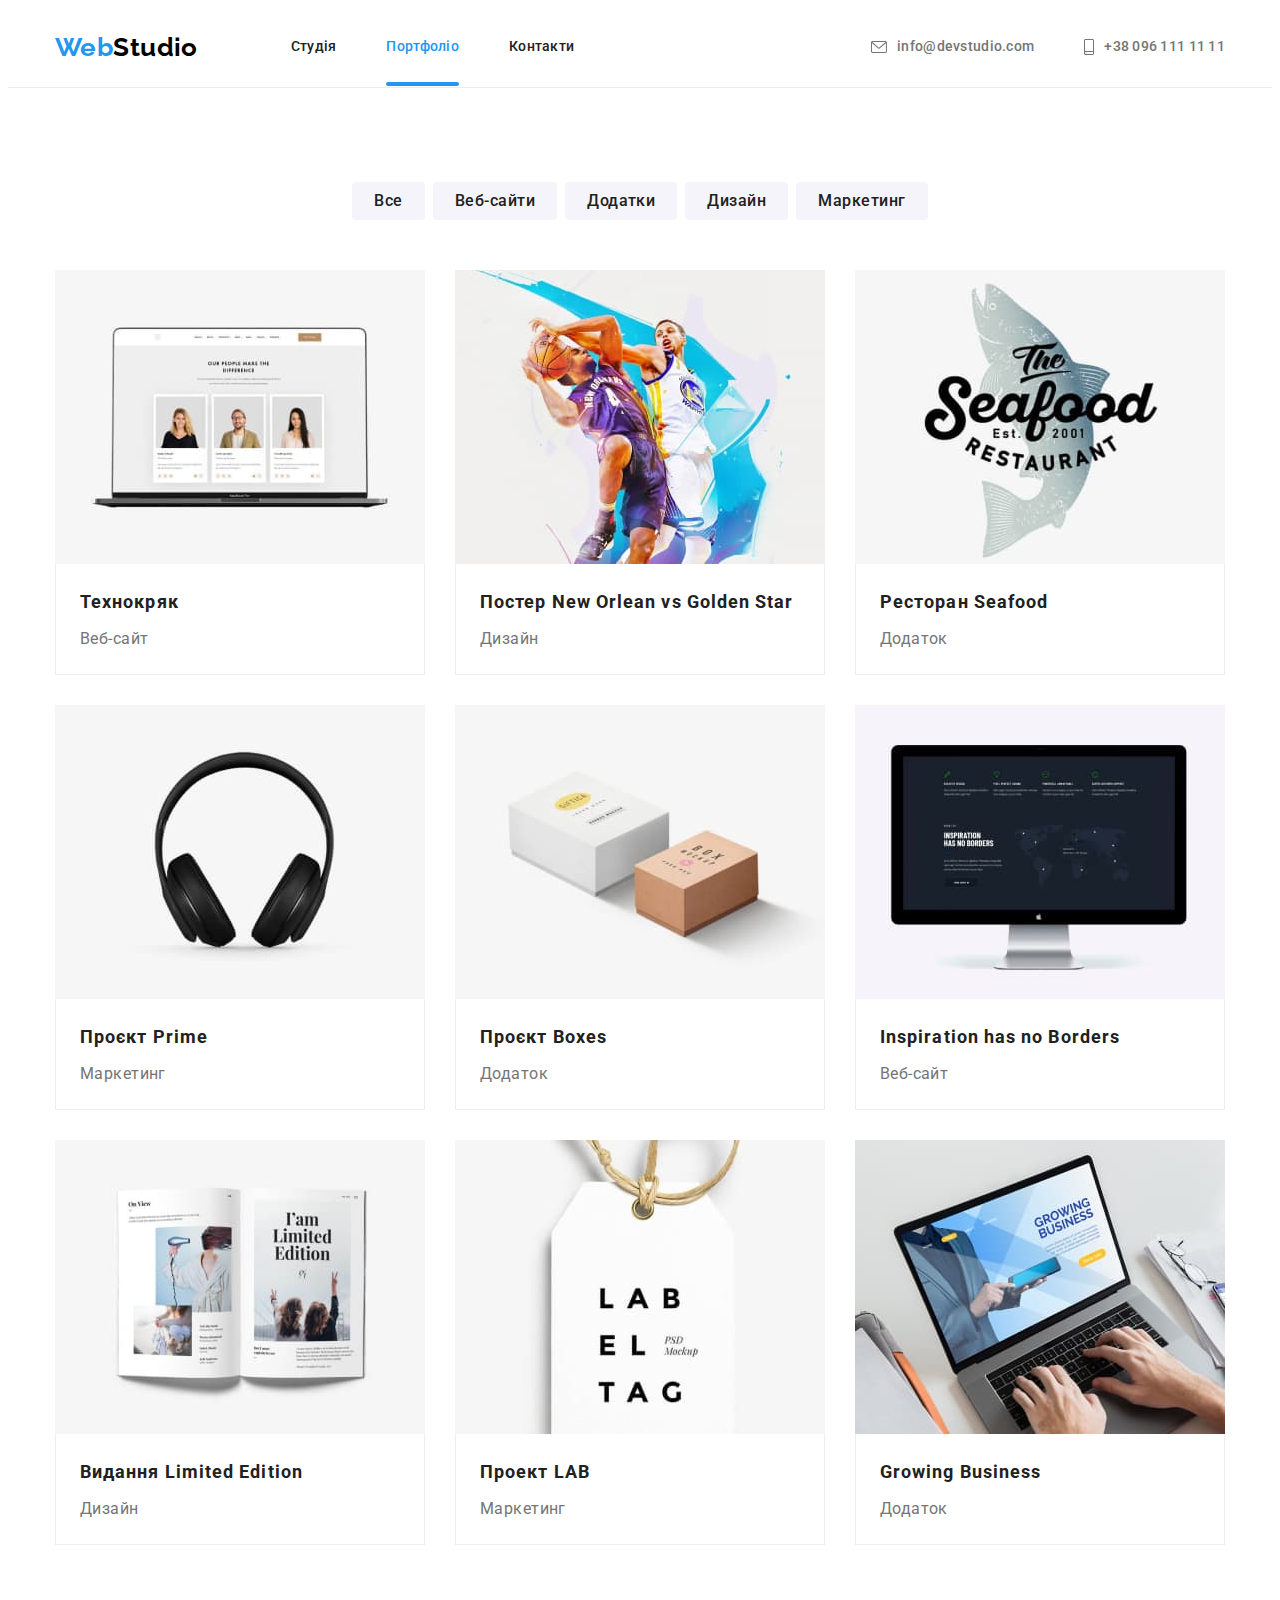
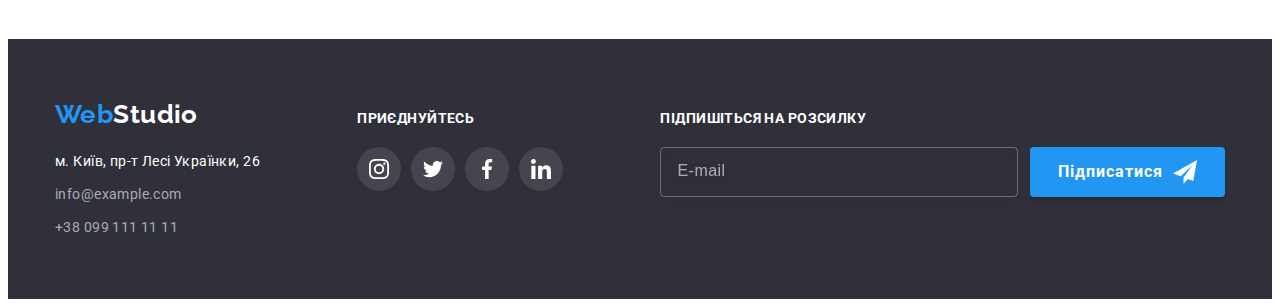
==== portfolio.html @ 1794320d "Initial commit" ====
<!DOCTYPE html>
<html lang="uk">
  <head>
    <meta charset="UTF-8" />
    <meta http-equiv="X-UA-Compatible" content="IE=edge" />
    <meta name="viewport" content="width=device-width, initial-scale=1.0" />
    <link
      rel="stylesheet"
      href="https://cdnjs.cloudflare.com/ajax/libs/modern-normalize/1.1.0/modern-normalize.min.css"
      integrity="sha512-wpPYUAdjBVSE4KJnH1VR1HeZfpl1ub8YT/NKx4PuQ5NmX2tKuGu6U/JRp5y+Y8XG2tV+wKQpNHVUX03MfMFn9Q=="
      crossorigin="anonymous"
      referrerpolicy="no-referrer"
    />
    <link rel="preconnect" href="https://fonts.googleapis.com" />
    <link rel="preconnect" href="https://fonts.gstatic.com" crossorigin />
    <link
      href="https://fonts.googleapis.com/css2?family=Raleway:wght@700&family=Roboto:wght@400;500;700;900&display=swap"
      rel="stylesheet"
    />
    <link rel="stylesheet" href="./css/main.min.css" />
    <title>WebStudio</title>
  </head>
  <body>
    <!-- Header -->
    <header class="header">
      <div class="header__container container">
        <nav class="page-nav">
          <a href="./index.html" class="logo header__logo link"
            >Web<span class="logo__text">Studio</span></a
          >
          <ul class="nav-list list">
            <li class="nav-list__item">
              <a href="./index.html" class="nav-list__link link">Студія</a>
            </li>
            <li class="nav-list__item">
              <a href="./portfolio.html" class="nav-list__link nav-list__link_active link"
                >Портфоліо</a
              >
            </li>
            <li class="nav-list__item"><a href="#" class="nav-list__link link">Контакти</a></li>
          </ul>
        </nav>
        <ul class="contact-list list">
          <li class="contact-list__item">
            <a href="mailto:info@devstudio.com" class="contact-list__link link">
              <svg class="contact-list__icon" width="16" height="12">
                <use href="./images/icons.svg#icon-envelope"></use></svg
              >info@devstudio.com</a
            >
          </li>
          <li class="contact-list__item">
            <a href="tel:+380961111111" class="contact-list__link link"
              ><svg class="contact-list__icon" width="10" height="16">
                <use href="./images/icons.svg#icon-smartphone"></use></svg
              >+38 096 111 11 11</a
            >
          </li>
        </ul>
      </div>
    </header>

    <!-- Main -->
    <main>
      <!-- Our projects -->
      <section class="section our-projects">
        <div class="container">
          <h1 class="visually-hidden">Наші проєкти</h1>

          <!-- Button list -->
          <ul class="list button-list">
            <li class="item"><button type="button" class="button button-item">Все</button></li>
            <li class="item">
              <button type="button" class="button button-item">Веб-сайти</button>
            </li>
            <li class="item">
              <button type="button" class="button button-item">Додатки</button>
            </li>
            <li class="item"><button type="button" class="button button-item">Дизайн</button></li>
            <li class="item">
              <button type="button" class="button button-item">Маркетинг</button>
            </li>
          </ul>

          <!-- Projects list -->
          <ul class="projects-list">
            <li class="list projects-item">
              <a href="/" class="link projects-link">
                <div class="overlay">
                  <img src="./images/projects/web-site.jpg" alt="ноутбук" width="370" />
                  <p class="projects-description">
                    Ресурс пропонує комплексні пропозиції з різним рівнем функціоналу та сервісів.
                    Все це дозволить відвідувачу отримати вичерпні відомості про компанію чи
                    приватну особу.
                  </p>
                </div>
                <div class="projects-card-content">
                  <h2 class="projects-title">Технокряк</h2>
                  <p class="projects-subtitle">Веб-сайт</p>
                </div>
              </a>
            </li>
            <li class="list projects-item">
              <a href="/" class="link projects-link">
                <div class="overlay">
                  <img
                    src="./images/projects/poster.jpg"
                    alt="два баскетболиста играют в баскетбол"
                    width="370"
                  />
                  <p class="projects-description">
                    Ресурс пропонує комплексні пропозиції з різним рівнем функціоналу та сервісів.
                    Все це дозволить відвідувачу отримати вичерпні відомості про компанію чи
                    приватну особу.
                  </p>
                </div>

                <div class="projects-card-content">
                  <h2 class="projects-title">Постер New Orlean vs Golden Star</h2>
                  <p class="projects-subtitle">Дизайн</p>
                </div></a
              >
            </li>
            <li class="list projects-item">
              <a href="/" class="link projects-link">
                <div class="overlay">
                  <img
                    src="./images/projects/restaurant-seafood.jpg"
                    alt="логотип рыбного ресторана"
                    width="370"
                  />
                  <p class="projects-description">
                    Ресурс пропонує комплексні пропозиції з різним рівнем функціоналу та сервісів.
                    Все це дозволить відвідувачу отримати вичерпні відомості про компанію чи
                    приватну особу.
                  </p>
                </div>
                <div class="projects-card-content">
                  <h2 class="projects-title">Ресторан Seafood</h2>
                  <p class="projects-subtitle">Додаток</p>
                </div></a
              >
            </li>
            <li class="list projects-item">
              <a href="/" class="link projects-link">
                <div class="overlay">
                  <img
                    src="./images/projects/project-prime.jpg"
                    alt="полноразмерные наушники"
                    width="370"
                  />
                  <p class="projects-description">
                    Ресурс пропонує комплексні пропозиції з різним рівнем функціоналу та сервісів.
                    Все це дозволить відвідувачу отримати вичерпні відомості про компанію чи
                    приватну особу.
                  </p>
                </div>
                <div class="projects-card-content">
                  <h2 class="projects-title">Проєкт Prime</h2>
                  <p class="projects-subtitle">Маркетинг</p>
                </div></a
              >
            </li>
            <li class="list projects-item">
              <a href="/" class="link projects-link">
                <div class="overlay">
                  <img src="./images/projects/project-boxes.jpg" alt="две коробки" width="370" />
                  <p class="projects-description">
                    Ресурс пропонує комплексні пропозиції з різним рівнем функціоналу та сервісів.
                    Все це дозволить відвідувачу отримати вичерпні відомості про компанію чи
                    приватну особу.
                  </p>
                </div>

                <div class="projects-card-content">
                  <h2 class="projects-title">Проєкт Boxes</h2>
                  <p class="projects-subtitle">Додаток</p>
                </div></a
              >
            </li>
            <li class="list projects-item">
              <a href="/" class="link projects-link">
                <div class="overlay">
                  <img src="./images/projects/inspiration.jpg" alt="монитор" width="370" />
                  <p class="projects-description">
                    Ресурс пропонує комплексні пропозиції з різним рівнем функціоналу та сервісів.
                    Все це дозволить відвідувачу отримати вичерпні відомості про компанію чи
                    приватну особу.
                  </p>
                </div>

                <div class="projects-card-content">
                  <h2 class="projects-title">Inspiration has no Borders</h2>
                  <p class="projects-subtitle">Веб-сайт</p>
                </div></a
              >
            </li>
            <li class="list projects-item">
              <a href="/" class="link projects-link">
                <div class="overlay">
                  <img
                    src="./images/projects/limited-edition.jpg"
                    alt="открытый журнал"
                    width="370"
                  />
                  <p class="projects-description">
                    Ресурс пропонує комплексні пропозиції з різним рівнем функціоналу та сервісів.
                    Все це дозволить відвідувачу отримати вичерпні відомості про компанію чи
                    приватну особу.
                  </p>
                </div>

                <div class="projects-card-content">
                  <h2 class="projects-title">Видання Limited Edition</h2>
                  <p class="projects-subtitle">Дизайн</p>
                </div></a
              >
            </li>
            <li class="list projects-item">
              <a href="/" class="link projects-link">
                <div class="overlay">
                  <img src="./images/projects/project-LAB.jpg" alt="ярлык" width="370" />
                  <p class="projects-description">
                    Ресурс пропонує комплексні пропозиції з різним рівнем функціоналу та сервісів.
                    Все це дозволить відвідувачу отримати вичерпні відомості про компанію чи
                    приватну особу.
                  </p>
                </div>

                <div class="projects-card-content">
                  <h2 class="projects-title">Проект LAB</h2>
                  <p class="projects-subtitle">Маркетинг</p>
                </div></a
              >
            </li>
            <li class="list projects-item">
              <a href="/" class="link projects-link">
                <div class="overlay">
                  <img src="./images/projects/growing-business.jpg" alt="ноутбук" width="370" />
                  <p class="projects-description">
                    Ресурс пропонує комплексні пропозиції з різним рівнем функціоналу та сервісів.
                    Все це дозволить відвідувачу отримати вичерпні відомості про компанію чи
                    приватну особу.
                  </p>
                </div>

                <div class="projects-card-content">
                  <h2 class="projects-title">Growing Business</h2>
                  <p class="projects-subtitle">Додаток</p>
                </div></a
              >
            </li>
          </ul>
        </div>
      </section>
    </main>

    <!-- Footer -->
    <footer class="footer">
      <div class="container footer__container">
        <div class="footer__address-wrapper">
          <a href="./index.html" class="logo footer__logo link"
            >Web<span class="logo__text logo__text--inverse">Studio</span></a
          >
          <ul class="list address-list">
            <li class="address-list__item">
              <a
                href="https://goo.gl/maps/wVUK6R6HQRuX6YYK6"
                class="link address-list__link footer-address"
                >м. Київ, пр-т Лесі Українки, 26</a
              >
            </li>
            <li class="address-list__item">
              <a href="mailto:info@example.com" class="link address-list__link address"
                >info@example.com</a
              >
            </li>
            <li class="address-list__item">
              <a href="tel:+380991111111" class="link address-list__link address"
                >+38 099 111 11 11</a
              >
            </li>
          </ul>
        </div>
        <div class="footer-social-link-wrapper">
          <h3 class="subtitle subtitle_theme_dark">приєднуйтесь</h3>
          <ul class="social-list list">
            <li class="social-list__item">
              <a href="" class="social-link social-link_theme_dark">
                <svg class="social-link__icon social-link__icon_theme_dark" width="20" height="20">
                  <use href="./images/icons.svg#icon-instagram"></use>
                </svg>
              </a>
            </li>
            <li class="social-list__item">
              <a href="" class="social-link social-link_theme_dark">
                <svg class="social-link__icon social-link__icon_theme_dark" width="20" height="20">
                  <use href="./images/icons.svg#icon-twitter"></use>
                </svg>
              </a>
            </li>
            <li class="social-list__item">
              <a href="" class="social-link social-link_theme_dark">
                <svg class="social-link__icon social-link__icon_theme_dark" width="20" height="20">
                  <use href="./images/icons.svg#icon-facebook"></use>
                </svg>
              </a>
            </li>
            <li class="social-list__item">
              <a href="" class="social-link social-link_theme_dark">
                <svg class="social-link__icon social-link__icon_theme_dark" width="20" height="20">
                  <use href="./images/icons.svg#icon-linkedin"></use>
                </svg>
              </a>
            </li>
          </ul>
        </div>
        <div class="footer-form-wrapper">
          <h3 class="subtitle subtitle_theme_dark">Підпишіться на розсилку</h3>
          <form class="footer-form">
            <label class="footer-form__field">
              <input
                class="footer-form__input"
                type="email"
                name="user-email"
                placeholder="E-mail"
                required
            /></label>
            <button type="submit" class="button footer-form__button">
              Підписатися
              <svg width="24" height="24" class="button__icon">
                <use href="./images/icons.svg#icon-send"></use>
              </svg>
            </button>
          </form>
        </div>
      </div>
    </footer>
  </body>
</html>
---- css/main.min.css ----
:root{--main-font-family: "Roboto", sans-serif;--secondary-font-family: "Raleway", sans-serif;--main-dark-color: #000000;--main-light-color: #ffffff;--main-color: #757575;--secondary-color: #212121;--accent-color: #2196f3;--address-color: rgba(255, 255, 255, 0.6);--main-background-color: #2f303a;--secondary-background-color: #f5f4fa;--projects-background-color: #eeeeee;--background-button-color: #188ce8;--main-fill-color: #afb1b8}.visually-hidden{position:absolute;white-space:nowrap;width:1px;height:1px;overflow:hidden;border:0;padding:0;clip:rect(0 0 0 0);clip-path:inset(50%);margin:-1px}html{box-sizing:border-box}*,*::after,*::before{box-sizing:inherit}body{font-family:var(--main-font-family),var(--secondary-font-family);font-size:14px;font-weight:400;font-style:normal;color:var(--main-color);letter-spacing:.03em}h1,h2,h3,h4,p{margin:0}ul,ol{margin-top:0;margin-bottom:0;padding-left:0}img{display:block;max-width:100%;height:auto}address{font-style:normal}input{padding:0}.link{text-decoration:none;color:inherit}.list{list-style:none;padding-left:0;margin:0}.section{padding-top:94px;padding-bottom:94px;background-color:var(--main-light-color)}.container{width:1200px;margin-left:auto;margin-right:auto;padding-left:15px;padding-right:15px}.logo{font-family:var(--secondary-font-family);font-weight:700;font-size:26px;line-height:1.19;color:var(--accent-color)}.title{margin-bottom:50px;font-weight:700;font-size:36px;line-height:1.17;color:var(--secondary-color);text-align:center}.subtitle{font-weight:700;font-size:14px;line-height:1.14;text-transform:uppercase}.subtitle_theme_light{margin-bottom:10px;color:var(--secondary-color)}.subtitle_theme_dark{margin-bottom:20px;color:var(--main-light-color)}.button{border:none;border-radius:4px;background-color:rgba(0,0,0,0);font-family:inherit;font-size:16px;cursor:pointer;font-family:inherit;color:inherit}.social-list{display:flex;justify-content:center;gap:10px}.social-link{display:flex;justify-content:center;align-items:center;width:44px;height:44px;border-radius:50%;background-color:var(--main-light-color);transition:background-color 250ms cubic-bezier(0.4, 0, 0.2, 1)}.social-link:hover,.social-link:focus{background-color:var(--accent-color)}.social-link_theme_dark{background-color:rgba(255,255,255,.1);transition:background-color 250ms cubic-bezier(0.4, 0, 0.2, 1)}.social-link_theme_dark:hover,.social-link_theme_dark:focus{background-color:var(--accent-color)}.social-link__icon{fill:var(--main-fill-color);transition:fill 250ms cubic-bezier(0.4, 0, 0.2, 1)}.social-link:hover .social-link__icon,.social-link:focus .social-link__icon{fill:var(--main-light-color)}.social-link__icon_theme_dark{fill:var(--main-light-color)}.backdrop{position:fixed;top:0;left:0;width:100%;height:100%;background-color:rgba(0,0,0,.2);opacity:1;transition:opacity 250ms cubic-bezier(0.4, 0, 0.2, 1),visibility 250ms cubic-bezier(0.4, 0, 0.2, 1)}.backdrop.is-hidden{opacity:0;visibility:hidden;pointer-events:none}.backdrop.is-hidden .modal{transform:translate(-50%, -50%) scale(1.1);opacity:0}.modal{position:absolute;top:50%;left:50%;padding:40px;transform:translate(-50%, -50%) scale(1);opacity:1;transition:transform 250ms cubic-bezier(0.4, 0, 0.2, 1),opacity 250ms cubic-bezier(0.4, 0, 0.2, 1);min-width:528px;min-height:581px;background-color:var(--main-light-color);box-shadow:0px 1px 3px rgba(0,0,0,.12),0px 1px 1px rgba(0,0,0,.14),0px 2px 1px rgba(0,0,0,.2);border-radius:4px}.close-button{position:absolute;right:8px;top:8px;display:flex;justify-content:center;align-items:center;width:30px;height:30px;padding:0;border-radius:50%;background-color:var(--main-light-color);border:1px solid rgba(0,0,0,.1)}.close-button:hover .close-button-icon,.close-button:focus .close-button-icon{fill:var(--accent-color)}.modal-form{display:flex;flex-direction:column}.modal-description{margin-bottom:12px;font-weight:700;font-size:20px;line-height:1.15;text-align:center;letter-spacing:.03em;color:var(--secondary-color)}.modal-form-field{margin-bottom:10px}.modal-form-field-message{margin-bottom:20px}.modal-form-input-description{display:block;margin-bottom:4px;font-size:12px;line-height:1.17;letter-spacing:.01em;color:var(--main-color)}.modal-form-input-wrapper{position:relative;display:block}.modal-form-input{width:100%;height:40px;padding-left:42px;border:1px solid rgba(33,33,33,.2);border-radius:4px;transition:border 250ms cubic-bezier(0.4, 0, 0.2, 1)}.modal-form-input:focus{border:1px solid var(--accent-color);outline-width:0}.modal-form-icon{position:absolute;top:50%;left:12px;transform:translateY(-50%);fill:var(--secondary-color);transition:fill 250ms cubic-bezier(0.4, 0, 0.2, 1)}.modal-form-input:focus+.modal-form-icon{fill:var(--accent-color)}.modal-form-message{resize:none;width:100%;height:120px;padding:12px 16px;border:1px solid rgba(33,33,33,.2);border-radius:4px;transition:border 250ms cubic-bezier(0.4, 0, 0.2, 1)}.modal-form-message::placeholder{font-size:12px;line-height:1.17;letter-spacing:.01em;color:rgba(117,117,117,.5)}.modal-form-message:focus{border:1px solid var(--accent-color);outline-width:0}.modal-form-checkbox-description{display:flex;align-items:center;align-self:center;margin-bottom:30px}.modal-form-fake-checkbox{position:relative;display:block;width:16px;height:15px;margin-right:8px;background-color:var(--main-light-color);border:2px solid var(--secondary-color);border-radius:2px;cursor:pointer;transition:border 250ms cubic-bezier(0.4, 0, 0.2, 1)}.modal-form-checkbox:focus+.modal-form-checkbox-description>.modal-form-fake-checkbox{border:1px solid var(--accent-color)}.modal-form-checkbox:checked+.modal-form-checkbox-description>.modal-form-fake-checkbox{border:none;background-color:var(--accent-color)}.modal-form-checkbox:focus .modal-form-fake-checkbox{border:2px solid var(--accent-color)}.modal-form-fake-checkbox-icon{position:absolute;top:50%;left:50%;transform:translate(-50%, -50%);opacity:0}.modal-form-checkbox:checked+.modal-form-checkbox-description .modal-form-fake-checkbox-icon{opacity:1}.link-agreement{color:var(--accent-color)}.modal-form-submit{align-self:center;padding:10px 52px;font-weight:700;font-size:16px;line-height:1.88;letter-spacing:.06em;background-color:var(--accent-color);color:var(--main-light-color);box-shadow:0px 4px 4px rgba(0,0,0,.15);border-radius:4px;transition:background-color 250ms cubic-bezier(0.4, 0, 0.2, 1)}.modal-form-submit:hover,.modal-form-submit:focus{background-color:var(--background-button-color)}.header{padding-top:24px;padding-bottom:24px;background-color:var(--main-light-color);border-bottom:1px solid #ececec}.header__container{display:flex;align-items:center}.page-nav{display:flex;align-items:center}.header__logo{margin-right:93px}.logo__text{color:var(--main-dark-color)}.logo__text--inverse{color:var(--main-light-color)}.nav-list{display:flex}.nav-list__item{font-weight:500;line-height:1.14;letter-spacing:.02em;color:var(--secondary-color)}.nav-list__item:not(:last-child){margin-right:50px}.nav-list__link{position:relative;padding-top:32px;padding-bottom:32px;transition:color 250ms cubic-bezier(0.4, 0, 0.2, 1)}.nav-list__link:hover,.nav-list__link:focus{color:var(--accent-color)}.nav-list__link_active{color:var(--accent-color)}.nav-list__link_active::after{position:absolute;bottom:0;display:block;cursor:pointer;content:"";width:100%;height:4px;background-color:currentColor;border-radius:2px}.contact-list{display:flex;margin-left:auto}.contact-list__item:not(:last-child){margin-right:50px}.contact-list__link{display:flex;align-items:center;font-weight:500;line-height:1.14;letter-spacing:.02em;color:var(--main-color);transition:color 250ms cubic-bezier(0.4, 0, 0.2, 1)}.contact-list__link:hover,.contact-list__link:focus{color:var(--accent-color)}.contact-list__icon{margin-right:10px;fill:currentColor}.hero{max-width:1600px;padding:200px 0;margin:0 auto;text-align:center;background-color:#c4c4c4;background-image:linear-gradient(to right, rgba(47, 48, 58, 0.4), rgba(47, 48, 58, 0.4)),url(../images/hero/bg.jpg);background-repeat:no-repeat;background-size:cover;background-position:center}.hero__title{margin-left:auto;margin-right:auto;margin-bottom:30px;width:696px;font-weight:900;font-size:44px;line-height:1.36;letter-spacing:.06em;text-transform:uppercase;color:var(--main-light-color)}.hero__button{padding:10px 32px;font-weight:700;line-height:1.88;letter-spacing:.06em;background-color:var(--accent-color);color:var(--main-light-color);box-shadow:0px 4px 4px rgba(0,0,0,.15);transition:background-color 250ms cubic-bezier(0.4, 0, 0.2, 1)}.hero__button:hover,.hero__button:focus{background-color:var(--background-button-color)}.features-list{display:flex}.features-list__item{flex-basis:calc((100% - 90px)/4)}.features-list__item:not(:last-child){margin-right:30px}.features-list__icon{display:flex;justify-content:center;align-items:center;height:120px;margin-bottom:30px;background-color:var(--secondary-background-color)}.features-list__description{line-height:1.71}.works-section{padding-top:0}.works-list{display:flex}.works-list__item{position:relative;flex-basis:calc((100% - 60px)/3)}.works-list__item:not(:last-child){margin-right:30px}.works-list__subtitle{position:absolute;bottom:0;display:flex;justify-content:center;align-items:center;margin-bottom:0;min-width:370px;min-height:70px;background:rgba(47,48,58,.8)}.team{background-color:var(--secondary-background-color)}.team-members-list{display:flex}.team-members-list__item{flex-basis:calc((100% - 90px)/4);background-color:var(--main-light-color);box-shadow:0px 1px 3px rgba(0,0,0,.12),0px 1px 1px rgba(0,0,0,.14),0px 2px 1px rgba(0,0,0,.2);border-radius:0px 0px 4px 4px}.team-members-list__item:not(:last-child){margin-right:30px}.team-members-list__card-content-wrapper{padding-top:30px;padding-bottom:30px;text-align:center}.team-members-list__name{margin-bottom:10px;font-weight:500;font-size:16px;line-height:1.19;color:var(--secondary-color)}.team-members-list__position{margin-bottom:16px;font-size:16px;line-height:1.19;color:var(--main-color)}.client-list{display:flex;justify-content:space-between}.client-list__link{width:170px;height:92px;display:flex;align-items:center;justify-content:center;border:1px solid var(--main-fill-color);border-radius:4px;transition:border 250ms cubic-bezier(0.4, 0, 0.2, 1)}.client-list__link:hover,.client-list__link:focus{border:1px solid var(--accent-color)}.client-list__icon{fill:var(--main-fill-color);transition:fill 250ms cubic-bezier(0.4, 0, 0.2, 1)}.client-list__link:hover .client-list__icon,.client-list__link:focus .client-list__icon{fill:var(--accent-color)}.footer{padding-top:60px;padding-bottom:60px;background-color:var(--main-background-color)}.footer__container{display:flex;align-items:baseline;justify-content:space-between}.footer__logo{display:block;margin-bottom:20px}.address-list__item:not(:last-child){margin-bottom:9px}.address-list__link{line-height:1.71}.footer-address{color:var(--main-light-color)}.address{color:var(--address-color);transition:color 250ms cubic-bezier(0.4, 0, 0.2, 1)}.address:hover,.address:focus{color:var(--accent-color)}.footer-form{display:flex}.footer-form__field{margin-right:12px}.footer-form__input{width:358px;height:50px;padding:15px 16px;color:var(--main-light-color);background-color:rgba(0,0,0,0);border:1px solid rgba(255,255,255,.3);filter:drop-shadow(0px 4px 4px rgba(0, 0, 0, 0.15));border-radius:4px}.footer-form__input::placeholder{font-size:16px;line-height:1.25;letter-spacing:.03em;color:rgba(255,255,255,.6)}.footer-form__button{display:flex;align-items:center;justify-content:center;padding:10px 28px;font-weight:700;line-height:1.88;letter-spacing:.06em;background-color:var(--accent-color);color:var(--main-light-color);box-shadow:0px 4px 4px rgba(0,0,0,.15);transition:background-color 250ms cubic-bezier(0.4, 0, 0.2, 1)}.footer-form__button:hover,.footer-form__button:focus{background-color:var(--background-button-color)}.button__icon{margin-left:10px;fill:var(--main-light-color)}.our-projects{padding-top:94px;padding-bottom:94px}.button-list{display:flex;justify-content:center;margin-bottom:50px}.button-item{padding:6px 22px;font-weight:500;line-height:1.6;letter-spacing:.03em;color:var(--secondary-color);background-color:var(--secondary-background-color);transition:background-color 250ms cubic-bezier(0.4, 0, 0.2, 1),color 250ms cubic-bezier(0.4, 0, 0.2, 1),box-shadow 250ms cubic-bezier(0.4, 0, 0.2, 1)}.button-item:hover,.button-item:focus{background-color:var(--accent-color);color:var(--main-light-color);box-shadow:0px 3px 1px rgba(0,0,0,.1),0px 1px 2px rgba(0,0,0,.08),0px 2px 2px rgba(0,0,0,.12)}.button-list>.item:not(:last-child){margin-right:8px}.projects-list{display:flex;flex-wrap:wrap;gap:30px;background-color:var(--main-light-color)}.projects-item{flex-basis:calc((100% - 60px)/3);background-color:var(--main-light-color)}.projects-link{position:relative;display:block;transition:box-shadow 250ms cubic-bezier(0.4, 0, 0.2, 1)}.projects-link:hover,.projects-link:focus{box-shadow:0px 1px 1px rgba(0,0,0,.12),0px 4px 4px rgba(0,0,0,.06),1px 4px 6px rgba(0,0,0,.16)}.overlay{position:relative;overflow:hidden}.projects-description{position:absolute;top:0;left:0;height:100%;width:100%;transform:translate(0, 100%);padding:63px 24px;font-size:18px;line-height:1.56;color:var(--main-light-color);background-color:rgba(33,150,243,.9);transition:transform 250ms cubic-bezier(0.4, 0, 0.2, 1)}.projects-link:hover .projects-description,.projects-link:focus .projects-description{transform:translate(0, 0)}.projects-card-content{padding-top:20px;padding-bottom:20px;padding-left:24px;border-left:1px solid var(--projects-background-color);border-right:1px solid var(--projects-background-color);border-bottom:1px solid var(--projects-background-color)}.projects-title{margin-bottom:4px;font-weight:700;font-size:18px;line-height:2;letter-spacing:.06em;color:var(--secondary-color)}.projects-subtitle{font-size:16px;line-height:1.88}/*# sourceMappingURL=main.min.css.map */
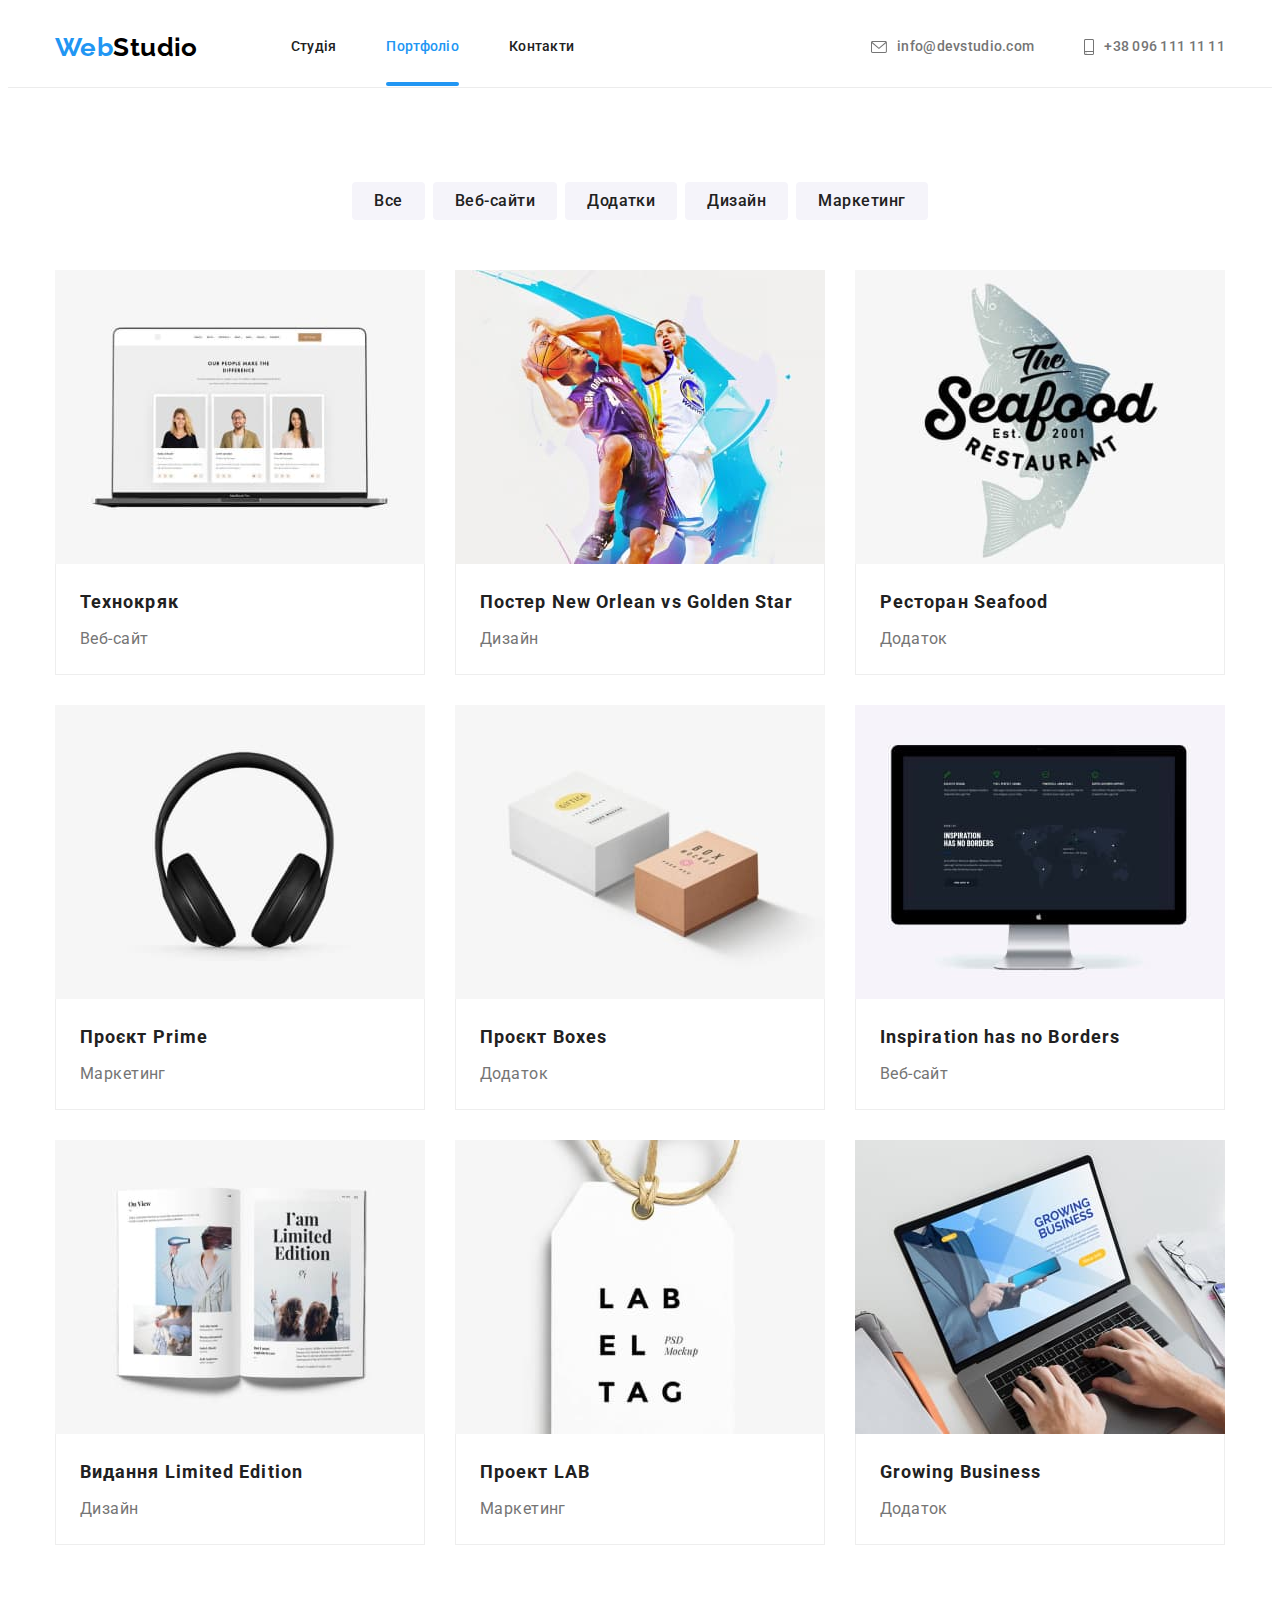
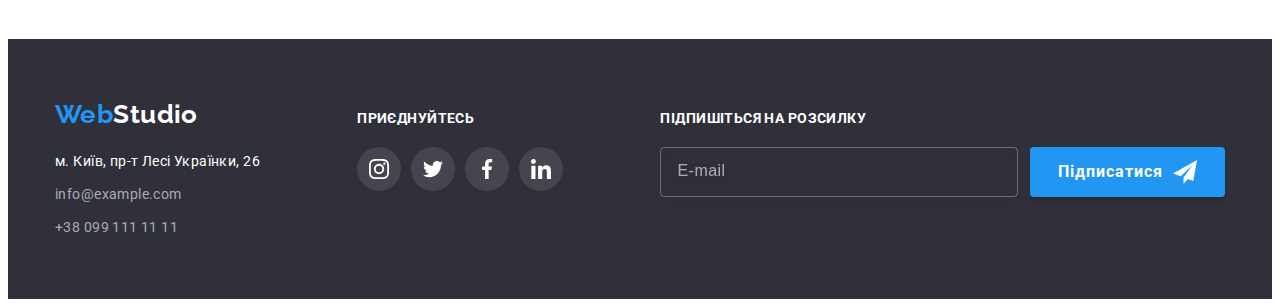
==== commit d1e9e176: "add 2x" ====
--- a/portfolio.html
+++ b/portfolio.html
@@ -86,7 +86,31 @@
             <li class="list projects-item">
               <a href="/" class="link projects-link">
                 <div class="overlay">
-                  <img src="./images/projects/web-site.jpg" alt="ноутбук" width="370" />
+                  <picture>
+                    <source
+                      srcset="
+                        ./images/desktop/portfolio-card-set/technokryak-370/technokryak-370.jpg    1x,
+                        ./images/desktop/portfolio-card-set/technokryak-370/technokryak-370@2x.jpg 2x
+                      "
+                      media="(min-width: 1200px)" />
+                    <source
+                      srcset="
+                        ./images/tablet/portfolio-card-set/technokryak-354/technokryak-354.jpg    1x,
+                        ./images/tablet/portfolio-card-set/technokryak-354/technokryak-354@2x.jpg 2x
+                      "
+                      media="(min-width: 768px)" />
+                    <source
+                      srcset="
+                        ./images/mobile/portfolio-card-set/technokryak-450/technokryak-450.jpg    1x,
+                        ./images/mobile/portfolio-card-set/technokryak-450/technokryak-450@2x.jpg 2x
+                      "
+                      media="(max-width: 767px)" />
+
+                    <img
+                      src="./images/desktop/portfolio-card-set/technokryak-370/technokryak-370.jpg"
+                      alt="ноутбук"
+                      width="370"
+                  /></picture>
                   <p class="projects-description">
                     Ресурс пропонує комплексні пропозиції з різним рівнем функціоналу та сервісів.
                     Все це дозволить відвідувачу отримати вичерпні відомості про компанію чи
@@ -102,11 +126,30 @@
             <li class="list projects-item">
               <a href="/" class="link projects-link">
                 <div class="overlay">
-                  <img
-                    src="./images/projects/poster.jpg"
-                    alt="два баскетболиста играют в баскетбол"
-                    width="370"
-                  />
+                  <picture>
+                    <source
+                      srcset="
+                        ./images/desktop/portfolio-card-set/poster-new-orlean-370/poster-new-orlean-370.jpg    1x,
+                        ./images/desktop/portfolio-card-set/poster-new-orlean-370/poster-new-orlean-370@2x.jpg 2x
+                      "
+                      media="(min-width: 1200px)" />
+                    <source
+                      srcset="
+                        ./images/tablet/portfolio-card-set/poster-new-orlean-354/poster-new-orlean-354.jpg    1x,
+                        ./images/tablet/portfolio-card-set/poster-new-orlean-354/poster-new-orlean-354@2x.jpg 2x
+                      "
+                      media="(min-width: 768px)" />
+                    <source
+                      srcset="
+                        ./images/mobile/portfolio-card-set/poster-new-orlean-450/poster-new-orlean-450.jpg    1x,
+                        ./images/mobile/portfolio-card-set/poster-new-orlean-450/poster-new-orlean-450@2x.jpg 2x
+                      "
+                      media="(max-width: 767px)" />
+                    <img
+                      src="./images/desktop/portfolio-card-set/poster-new-orlean-370/poster-new-orlean-370.jpg"
+                      alt="два баскетболиста играют в баскетбол"
+                      width="370"
+                  /></picture>
                   <p class="projects-description">
                     Ресурс пропонує комплексні пропозиції з різним рівнем функціоналу та сервісів.
                     Все це дозволить відвідувачу отримати вичерпні відомості про компанію чи
@@ -123,11 +166,30 @@
             <li class="list projects-item">
               <a href="/" class="link projects-link">
                 <div class="overlay">
-                  <img
-                    src="./images/projects/restaurant-seafood.jpg"
-                    alt="логотип рыбного ресторана"
-                    width="370"
-                  />
+                  <picture>
+                    <source
+                      srcset="
+                        ./images/desktop/portfolio-card-set/seafood-370/seafood-370.jpg    1x,
+                        ./images/desktop/portfolio-card-set/seafood-370/seafood-370@2x.jpg 2x
+                      "
+                      media="(min-width: 1200px)" />
+                    <source
+                      srcset="
+                        ./images/tablet/portfolio-card-set/seafood-354/seafood-354.jpg    1x,
+                        ./images/tablet/portfolio-card-set/seafood-354/seafood-354@2x.jpg 2x
+                      "
+                      media="(min-width: 768px)" />
+                    <source
+                      srcset="
+                        ./images/mobile/portfolio-card-set/seafood-450/seafood-450.jpg    1x,
+                        ./images/mobile/portfolio-card-set/seafood-450/seafood-450@2x.jpg 2x
+                      "
+                      media="(max-width: 767px)" />
+                    <img
+                      src="./images/desktop/portfolio-card-set/seafood-370/seafood-370.jpg"
+                      alt="логотип рыбного ресторана"
+                      width="370"
+                  /></picture>
                   <p class="projects-description">
                     Ресурс пропонує комплексні пропозиції з різним рівнем функціоналу та сервісів.
                     Все це дозволить відвідувачу отримати вичерпні відомості про компанію чи
@@ -143,11 +205,30 @@
             <li class="list projects-item">
               <a href="/" class="link projects-link">
                 <div class="overlay">
-                  <img
-                    src="./images/projects/project-prime.jpg"
-                    alt="полноразмерные наушники"
-                    width="370"
-                  />
+                  <picture>
+                    <source
+                      srcset="
+                        ./images/desktop/portfolio-card-set/prime-370/prime-370.jpg    1x,
+                        ./images/desktop/portfolio-card-set/prime-370/prime-370@2x.jpg 2x
+                      "
+                      media="(min-width: 1200px)" />
+                    <source
+                      srcset="
+                        ./images/tablet/portfolio-card-set/prime-354/prime-354.jpg    1x,
+                        ./images/tablet/portfolio-card-set/prime-354/prime-354@2x.jpg 2x
+                      "
+                      media="(min-width: 768px)" />
+                    <source
+                      srcset="
+                        ./images/mobile/portfolio-card-set/prime-450/prime-450.jpg    1x,
+                        ./images/mobile/portfolio-card-set/prime-450/prime-450@2x.jpg 2x
+                      "
+                      media="(max-width: 767px)" />
+                    <img
+                      src="./images/desktop/portfolio-card-set/prime-370/prime-370.jpg"
+                      alt="полноразмерные наушники"
+                      width="370"
+                  /></picture>
                   <p class="projects-description">
                     Ресурс пропонує комплексні пропозиції з різним рівнем функціоналу та сервісів.
                     Все це дозволить відвідувачу отримати вичерпні відомості про компанію чи
@@ -163,7 +244,30 @@
             <li class="list projects-item">
               <a href="/" class="link projects-link">
                 <div class="overlay">
-                  <img src="./images/projects/project-boxes.jpg" alt="две коробки" width="370" />
+                  <picture>
+                    <source
+                      srcset="
+                        ./images/desktop/portfolio-card-set/boxes-370/boxes-370.jpg    1x,
+                        ./images/desktop/portfolio-card-set/boxes-370/boxes-370@2x.jpg 2x
+                      "
+                      media="(min-width: 1200px)" />
+                    <source
+                      srcset="
+                        ./images/tablet/portfolio-card-set/boxes-354/boxes-354.jpg    1x,
+                        ./images/tablet/portfolio-card-set/boxes-354/boxes-354@2x.jpg 2x
+                      "
+                      media="(min-width: 768px)" />
+                    <source
+                      srcset="
+                        ./images/mobile/portfolio-card-set/boxes-450/boxes-450.jpg    1x,
+                        ./images/mobile/portfolio-card-set/boxes-450/boxes-450@2x.jpg 2x
+                      "
+                      media="(max-width: 767px)" />
+                    <img
+                      src="./images/desktop/portfolio-card-set/boxes-370/boxes-370.jpg"
+                      alt="две коробки"
+                      width="370"
+                  /></picture>
                   <p class="projects-description">
                     Ресурс пропонує комплексні пропозиції з різним рівнем функціоналу та сервісів.
                     Все це дозволить відвідувачу отримати вичерпні відомості про компанію чи
@@ -180,7 +284,30 @@
             <li class="list projects-item">
               <a href="/" class="link projects-link">
                 <div class="overlay">
-                  <img src="./images/projects/inspiration.jpg" alt="монитор" width="370" />
+                  <picture>
+                    <source
+                      srcset="
+                        ./images/desktop/portfolio-card-set/inspiration-370/inspiration-370.jpg    1x,
+                        ./images/desktop/portfolio-card-set/inspiration-370/inspiration-370@2x.jpg 2x
+                      "
+                      media="(min-width: 1200px)" />
+                    <source
+                      srcset="
+                        ./images/tablet/portfolio-card-set/inspiration-354/inspiration-354.jpg    1x,
+                        ./images/tablet/portfolio-card-set/inspiration-354/inspiration-354@2x.jpg 2x
+                      "
+                      media="(min-width: 768px)" />
+                    <source
+                      srcset="
+                        ./images/mobile/portfolio-card-set/inspiration-450/inspiration-450.jpg    1x,
+                        ./images/mobile/portfolio-card-set/inspiration-450/inspiration-450@2x.jpg 2x
+                      "
+                      media="(max-width: 767px)" />
+                    <img
+                      src="./images/desktop/portfolio-card-set/inspiration-370/inspiration-370.jpg"
+                      alt="монитор"
+                      width="370"
+                  /></picture>
                   <p class="projects-description">
                     Ресурс пропонує комплексні пропозиції з різним рівнем функціоналу та сервісів.
                     Все це дозволить відвідувачу отримати вичерпні відомості про компанію чи
@@ -197,11 +324,30 @@
             <li class="list projects-item">
               <a href="/" class="link projects-link">
                 <div class="overlay">
-                  <img
-                    src="./images/projects/limited-edition.jpg"
-                    alt="открытый журнал"
-                    width="370"
-                  />
+                  <picture>
+                    <source
+                      srcset="
+                        ./images/desktop/portfolio-card-set/limited-edition-370/limited-edition-370.jpg    1x,
+                        ./images/desktop/portfolio-card-set/limited-edition-370/limited-edition-370@2x.jpg 2x
+                      "
+                      media="(min-width: 1200px)" />
+                    <source
+                      srcset="
+                        ./images/tablet/portfolio-card-set/limited-edition-354/limited-edition-354.jpg    1x,
+                        ./images/tablet/portfolio-card-set/limited-edition-354/limited-edition-354@2x.jpg 2x
+                      "
+                      media="(min-width: 768px)" />
+                    <source
+                      srcset="
+                        ./images/mobile/portfolio-card-set/limited-edition-450/limited-edition-450.jpg    1x,
+                        ./images/mobile/portfolio-card-set/limited-edition-450/limited-edition-450@2x.jpg 2x
+                      "
+                      media="(max-width: 767px)" />
+                    <img
+                      src="./images/desktop/portfolio-card-set/limited-edition-370/limited-edition-370.jpg"
+                      alt="открытый журнал"
+                      width="370"
+                  /></picture>
                   <p class="projects-description">
                     Ресурс пропонує комплексні пропозиції з різним рівнем функціоналу та сервісів.
                     Все це дозволить відвідувачу отримати вичерпні відомості про компанію чи
@@ -218,7 +364,30 @@
             <li class="list projects-item">
               <a href="/" class="link projects-link">
                 <div class="overlay">
-                  <img src="./images/projects/project-LAB.jpg" alt="ярлык" width="370" />
+                  <picture>
+                    <source
+                      srcset="
+                        ./images/desktop/portfolio-card-set/lab-370/lab-370.jpg    1x,
+                        ./images/desktop/portfolio-card-set/lab-370/lab-370@2x.jpg 2x
+                      "
+                      media="(min-width: 1200px)" />
+                    <source
+                      srcset="
+                        ./images/tablet/portfolio-card-set/lab-354/lab-354.jpg    1x,
+                        ./images/tablet/portfolio-card-set/lab-354/lab-354@2x.jpg 2x
+                      "
+                      media="(min-width: 768px)" />
+                    <source
+                      srcset="
+                        ./images/mobile/portfolio-card-set/lab-450/lab-450.jpg    1x,
+                        ./images/mobile/portfolio-card-set/lab-450/lab-450@2x.jpg 2x
+                      "
+                      media="(max-width: 767px)" />
+                    <img
+                      src="./images/desktop/portfolio-card-set/lab-370/lab-370.jpg"
+                      alt="ярлык"
+                      width="370"
+                  /></picture>
                   <p class="projects-description">
                     Ресурс пропонує комплексні пропозиції з різним рівнем функціоналу та сервісів.
                     Все це дозволить відвідувачу отримати вичерпні відомості про компанію чи
@@ -235,7 +404,30 @@
             <li class="list projects-item">
               <a href="/" class="link projects-link">
                 <div class="overlay">
-                  <img src="./images/projects/growing-business.jpg" alt="ноутбук" width="370" />
+                  <picture>
+                    <source
+                      srcset="
+                        ./images/desktop/portfolio-card-set/growing-business-370/growing-business-370.jpg    1x,
+                        ./images/desktop/portfolio-card-set/growing-business-370/growing-business-370@2x.jpg 2x
+                      "
+                      media="(min-width: 1200px)" />
+                    <source
+                      srcset="
+                        ./images/tablet/portfolio-card-set/growing-business-354/growing-business-354.jpg    1x,
+                        ./images/tablet/portfolio-card-set/growing-business-354/growing-business-354@2x.jpg 2x
+                      "
+                      media="(min-width: 768px)" />
+                    <source
+                      srcset="
+                        ./images/mobile/portfolio-card-set/growing-business-450/growing-business-450.jpg    1x,
+                        ./images/mobile/portfolio-card-set/growing-business-450/growing-business-450@2x.jpg 2x
+                      "
+                      media="(max-width: 767px)" />
+                    <img
+                      src="./images/desktop/portfolio-card-set/growing-business-370/growing-business-370.jpg"
+                      alt="ноутбук"
+                      width="370"
+                  /></picture>
                   <p class="projects-description">
                     Ресурс пропонує комплексні пропозиції з різним рівнем функціоналу та сервісів.
                     Все це дозволить відвідувачу отримати вичерпні відомості про компанію чи
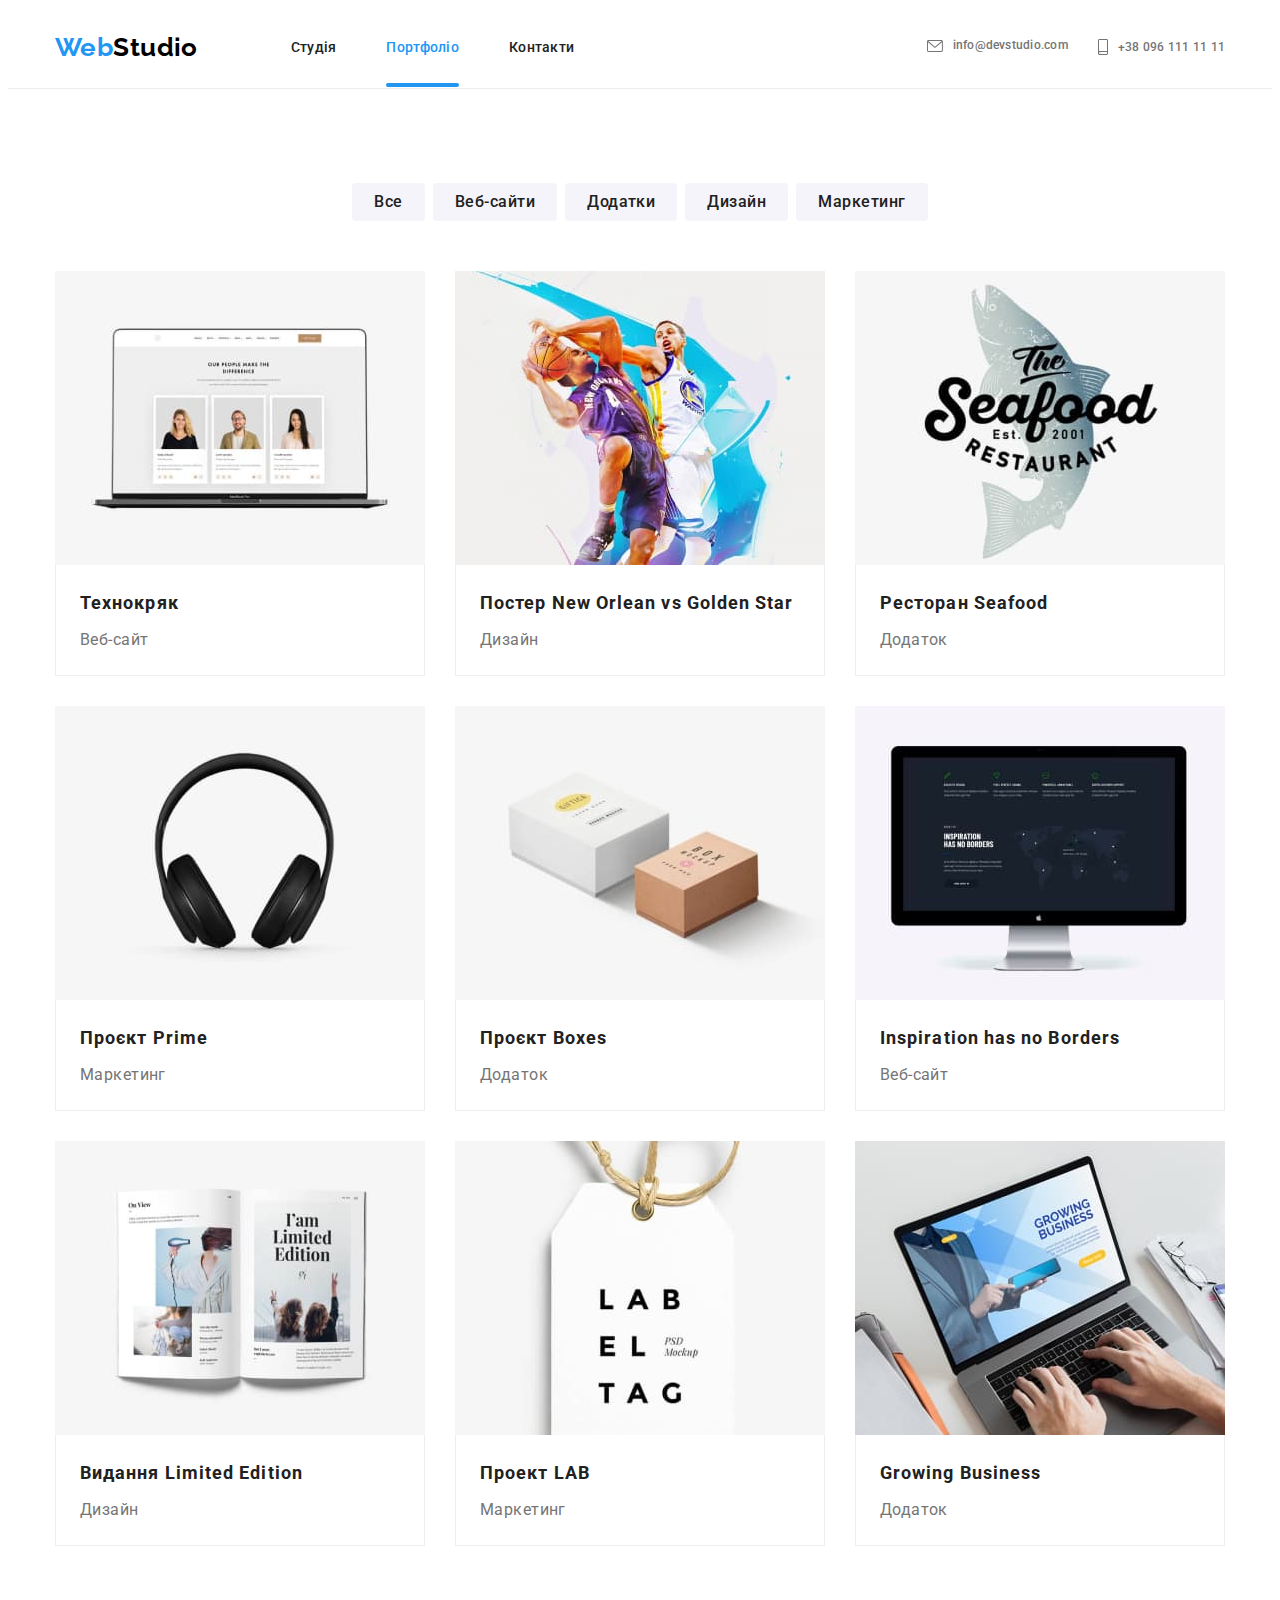
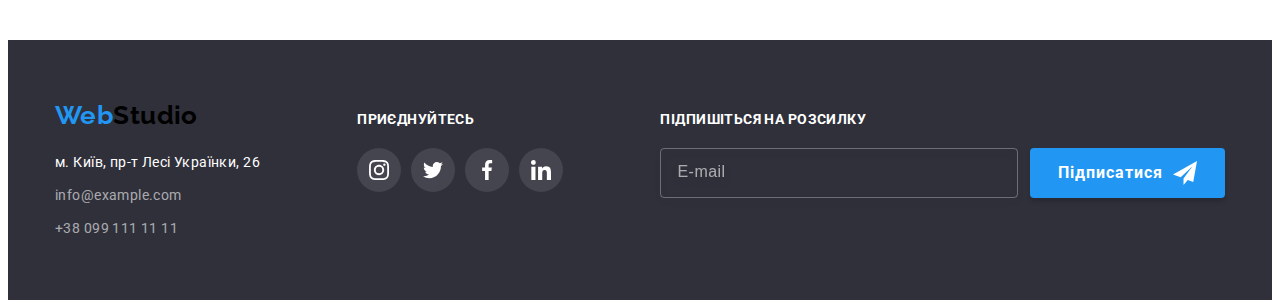
==== commit 81b27927: "add portfolio-header" ====
--- a/portfolio.html
+++ b/portfolio.html
@@ -40,6 +40,11 @@
             <li class="nav-list__item"><a href="#" class="nav-list__link link">Контакти</a></li>
           </ul>
         </nav>
+        <button type="button" class="mobile-menu-open" data-menu-open>
+          <svg class="mobile-menu-open__icon" width="40" height="40">
+            <use href="./images/icons.svg#burger-icon"></use>
+          </svg>
+        </button>
         <ul class="contact-list list">
           <li class="contact-list__item">
             <a href="mailto:info@devstudio.com" class="contact-list__link link">
@@ -56,6 +61,54 @@
             >
           </li>
         </ul>
+      </div>
+      <div class="mobile-menu" data-menu>
+        <div class="container mobile-menu__container">
+          <button type="button" class="mobile-menu__close-button" data-menu-close>
+            <svg class="mobile-menu__close-icon" width="40" height="40">
+              <use href="./images/icons.svg#icon-close"></use>
+            </svg>
+          </button>
+          <ul class="mobile-menu__nav-list list">
+            <li class="mobile-menu__nav-item">
+              <a href="" class="mobile-menu__nav-link link">Студія</a>
+            </li>
+            <li class="mobile-menu__nav-item">
+              <a href="" class="mobile-menu__nav-link mobile-menu__nav-link_active link"
+                >Портфоліо</a
+              >
+            </li>
+            <li class="mobile-menu__nav-item">
+              <a href="" class="mobile-menu__nav-link link">Контакти</a>
+            </li>
+          </ul>
+          <ul class="mobile-menu__contact-list list">
+            <li>
+              <a class="mobile-menu__tel link" href="tel:+380961111111" class="link"
+                >+38 096 111 11 11</a
+              >
+            </li>
+            <li>
+              <a class="mobile-menu__mail link" href="mailto:info@devstudio.com" class="link"
+                >info@devstudio.com</a
+              >
+            </li>
+          </ul>
+          <ul class="mobile-menu__social-list list">
+            <li class="mobile-menu__social-item">
+              <a href="" class="mobile-menu__social-link link">Instagram</a>
+            </li>
+            <li class="mobile-menu__social-item">
+              <a href="" class="mobile-menu__social-link link">Twitter</a>
+            </li>
+            <li class="mobile-menu__social-item">
+              <a href="" class="mobile-menu__social-link link">Facebook</a>
+            </li>
+            <li class="mobile-menu__social-item">
+              <a href="" class="mobile-menu__social-link link">LinkedIn</a>
+            </li>
+          </ul>
+        </div>
       </div>
     </header>
 
@@ -527,5 +580,6 @@
         </div>
       </div>
     </footer>
+    <script src="./js/mobile-menu.js"></script>
   </body>
 </html>
--- a/css/main.min.css
+++ b/css/main.min.css
@@ -1 +1 @@
-:root{--main-font-family: "Roboto", sans-serif;--secondary-font-family: "Raleway", sans-serif;--main-dark-color: #000000;--main-light-color: #ffffff;--main-color: #757575;--secondary-color: #212121;--accent-color: #2196f3;--address-color: rgba(255, 255, 255, 0.6);--main-background-color: #2f303a;--secondary-background-color: #f5f4fa;--projects-background-color: #eeeeee;--background-button-color: #188ce8;--main-fill-color: #afb1b8}.visually-hidden{position:absolute;white-space:nowrap;width:1px;height:1px;overflow:hidden;border:0;padding:0;clip:rect(0 0 0 0);clip-path:inset(50%);margin:-1px}html{box-sizing:border-box}*,*::after,*::before{box-sizing:inherit}body{font-family:var(--main-font-family),var(--secondary-font-family);font-size:14px;font-weight:400;font-style:normal;color:var(--main-color);letter-spacing:.03em}h1,h2,h3,h4,p{margin:0}ul,ol{margin-top:0;margin-bottom:0;padding-left:0}img{display:block;max-width:100%;height:auto}address{font-style:normal}input{padding:0}.link{text-decoration:none;color:inherit}.list{list-style:none;padding-left:0;margin:0}.section{padding-top:94px;padding-bottom:94px;background-color:var(--main-light-color)}.container{width:1200px;margin-left:auto;margin-right:auto;padding-left:15px;padding-right:15px}.logo{font-family:var(--secondary-font-family);font-weight:700;font-size:26px;line-height:1.19;color:var(--accent-color)}.title{margin-bottom:50px;font-weight:700;font-size:36px;line-height:1.17;color:var(--secondary-color);text-align:center}.subtitle{font-weight:700;font-size:14px;line-height:1.14;text-transform:uppercase}.subtitle_theme_light{margin-bottom:10px;color:var(--secondary-color)}.subtitle_theme_dark{margin-bottom:20px;color:var(--main-light-color)}.button{border:none;border-radius:4px;background-color:rgba(0,0,0,0);font-family:inherit;font-size:16px;cursor:pointer;font-family:inherit;color:inherit}.social-list{display:flex;justify-content:center;gap:10px}.social-link{display:flex;justify-content:center;align-items:center;width:44px;height:44px;border-radius:50%;background-color:var(--main-light-color);transition:background-color 250ms cubic-bezier(0.4, 0, 0.2, 1)}.social-link:hover,.social-link:focus{background-color:var(--accent-color)}.social-link_theme_dark{background-color:rgba(255,255,255,.1);transition:background-color 250ms cubic-bezier(0.4, 0, 0.2, 1)}.social-link_theme_dark:hover,.social-link_theme_dark:focus{background-color:var(--accent-color)}.social-link__icon{fill:var(--main-fill-color);transition:fill 250ms cubic-bezier(0.4, 0, 0.2, 1)}.social-link:hover .social-link__icon,.social-link:focus .social-link__icon{fill:var(--main-light-color)}.social-link__icon_theme_dark{fill:var(--main-light-color)}.backdrop{position:fixed;top:0;left:0;width:100%;height:100%;background-color:rgba(0,0,0,.2);opacity:1;transition:opacity 250ms cubic-bezier(0.4, 0, 0.2, 1),visibility 250ms cubic-bezier(0.4, 0, 0.2, 1)}.backdrop.is-hidden{opacity:0;visibility:hidden;pointer-events:none}.backdrop.is-hidden .modal{transform:translate(-50%, -50%) scale(1.1);opacity:0}.modal{position:absolute;top:50%;left:50%;padding:40px;transform:translate(-50%, -50%) scale(1);opacity:1;transition:transform 250ms cubic-bezier(0.4, 0, 0.2, 1),opacity 250ms cubic-bezier(0.4, 0, 0.2, 1);min-width:528px;min-height:581px;background-color:var(--main-light-color);box-shadow:0px 1px 3px rgba(0,0,0,.12),0px 1px 1px rgba(0,0,0,.14),0px 2px 1px rgba(0,0,0,.2);border-radius:4px}.close-button{position:absolute;right:8px;top:8px;display:flex;justify-content:center;align-items:center;width:30px;height:30px;padding:0;border-radius:50%;background-color:var(--main-light-color);border:1px solid rgba(0,0,0,.1)}.close-button:hover .close-button-icon,.close-button:focus .close-button-icon{fill:var(--accent-color)}.modal-form{display:flex;flex-direction:column}.modal-description{margin-bottom:12px;font-weight:700;font-size:20px;line-height:1.15;text-align:center;letter-spacing:.03em;color:var(--secondary-color)}.modal-form-field{margin-bottom:10px}.modal-form-field-message{margin-bottom:20px}.modal-form-input-description{display:block;margin-bottom:4px;font-size:12px;line-height:1.17;letter-spacing:.01em;color:var(--main-color)}.modal-form-input-wrapper{position:relative;display:block}.modal-form-input{width:100%;height:40px;padding-left:42px;border:1px solid rgba(33,33,33,.2);border-radius:4px;transition:border 250ms cubic-bezier(0.4, 0, 0.2, 1)}.modal-form-input:focus{border:1px solid var(--accent-color);outline-width:0}.modal-form-icon{position:absolute;top:50%;left:12px;transform:translateY(-50%);fill:var(--secondary-color);transition:fill 250ms cubic-bezier(0.4, 0, 0.2, 1)}.modal-form-input:focus+.modal-form-icon{fill:var(--accent-color)}.modal-form-message{resize:none;width:100%;height:120px;padding:12px 16px;border:1px solid rgba(33,33,33,.2);border-radius:4px;transition:border 250ms cubic-bezier(0.4, 0, 0.2, 1)}.modal-form-message::placeholder{font-size:12px;line-height:1.17;letter-spacing:.01em;color:rgba(117,117,117,.5)}.modal-form-message:focus{border:1px solid var(--accent-color);outline-width:0}.modal-form-checkbox-description{display:flex;align-items:center;align-self:center;margin-bottom:30px}.modal-form-fake-checkbox{position:relative;display:block;width:16px;height:15px;margin-right:8px;background-color:var(--main-light-color);border:2px solid var(--secondary-color);border-radius:2px;cursor:pointer;transition:border 250ms cubic-bezier(0.4, 0, 0.2, 1)}.modal-form-checkbox:focus+.modal-form-checkbox-description>.modal-form-fake-checkbox{border:1px solid var(--accent-color)}.modal-form-checkbox:checked+.modal-form-checkbox-description>.modal-form-fake-checkbox{border:none;background-color:var(--accent-color)}.modal-form-checkbox:focus .modal-form-fake-checkbox{border:2px solid var(--accent-color)}.modal-form-fake-checkbox-icon{position:absolute;top:50%;left:50%;transform:translate(-50%, -50%);opacity:0}.modal-form-checkbox:checked+.modal-form-checkbox-description .modal-form-fake-checkbox-icon{opacity:1}.link-agreement{color:var(--accent-color)}.modal-form-submit{align-self:center;padding:10px 52px;font-weight:700;font-size:16px;line-height:1.88;letter-spacing:.06em;background-color:var(--accent-color);color:var(--main-light-color);box-shadow:0px 4px 4px rgba(0,0,0,.15);border-radius:4px;transition:background-color 250ms cubic-bezier(0.4, 0, 0.2, 1)}.modal-form-submit:hover,.modal-form-submit:focus{background-color:var(--background-button-color)}.header{padding-top:24px;padding-bottom:24px;background-color:var(--main-light-color);border-bottom:1px solid #ececec}.header__container{display:flex;align-items:center}.page-nav{display:flex;align-items:center}.header__logo{margin-right:93px}.logo__text{color:var(--main-dark-color)}.logo__text--inverse{color:var(--main-light-color)}.nav-list{display:flex}.nav-list__item{font-weight:500;line-height:1.14;letter-spacing:.02em;color:var(--secondary-color)}.nav-list__item:not(:last-child){margin-right:50px}.nav-list__link{position:relative;padding-top:32px;padding-bottom:32px;transition:color 250ms cubic-bezier(0.4, 0, 0.2, 1)}.nav-list__link:hover,.nav-list__link:focus{color:var(--accent-color)}.nav-list__link_active{color:var(--accent-color)}.nav-list__link_active::after{position:absolute;bottom:0;display:block;cursor:pointer;content:"";width:100%;height:4px;background-color:currentColor;border-radius:2px}.contact-list{display:flex;margin-left:auto}.contact-list__item:not(:last-child){margin-right:50px}.contact-list__link{display:flex;align-items:center;font-weight:500;line-height:1.14;letter-spacing:.02em;color:var(--main-color);transition:color 250ms cubic-bezier(0.4, 0, 0.2, 1)}.contact-list__link:hover,.contact-list__link:focus{color:var(--accent-color)}.contact-list__icon{margin-right:10px;fill:currentColor}.hero{max-width:1600px;padding:200px 0;margin:0 auto;text-align:center;background-color:#c4c4c4;background-image:linear-gradient(to right, rgba(47, 48, 58, 0.4), rgba(47, 48, 58, 0.4)),url(../images/hero/bg.jpg);background-repeat:no-repeat;background-size:cover;background-position:center}.hero__title{margin-left:auto;margin-right:auto;margin-bottom:30px;width:696px;font-weight:900;font-size:44px;line-height:1.36;letter-spacing:.06em;text-transform:uppercase;color:var(--main-light-color)}.hero__button{padding:10px 32px;font-weight:700;line-height:1.88;letter-spacing:.06em;background-color:var(--accent-color);color:var(--main-light-color);box-shadow:0px 4px 4px rgba(0,0,0,.15);transition:background-color 250ms cubic-bezier(0.4, 0, 0.2, 1)}.hero__button:hover,.hero__button:focus{background-color:var(--background-button-color)}.features-list{display:flex}.features-list__item{flex-basis:calc((100% - 90px)/4)}.features-list__item:not(:last-child){margin-right:30px}.features-list__icon{display:flex;justify-content:center;align-items:center;height:120px;margin-bottom:30px;background-color:var(--secondary-background-color)}.features-list__description{line-height:1.71}.works-section{padding-top:0}.works-list{display:flex}.works-list__item{position:relative;flex-basis:calc((100% - 60px)/3)}.works-list__item:not(:last-child){margin-right:30px}.works-list__subtitle{position:absolute;bottom:0;display:flex;justify-content:center;align-items:center;margin-bottom:0;min-width:370px;min-height:70px;background:rgba(47,48,58,.8)}.team{background-color:var(--secondary-background-color)}.team-members-list{display:flex}.team-members-list__item{flex-basis:calc((100% - 90px)/4);background-color:var(--main-light-color);box-shadow:0px 1px 3px rgba(0,0,0,.12),0px 1px 1px rgba(0,0,0,.14),0px 2px 1px rgba(0,0,0,.2);border-radius:0px 0px 4px 4px}.team-members-list__item:not(:last-child){margin-right:30px}.team-members-list__card-content-wrapper{padding-top:30px;padding-bottom:30px;text-align:center}.team-members-list__name{margin-bottom:10px;font-weight:500;font-size:16px;line-height:1.19;color:var(--secondary-color)}.team-members-list__position{margin-bottom:16px;font-size:16px;line-height:1.19;color:var(--main-color)}.client-list{display:flex;justify-content:space-between}.client-list__link{width:170px;height:92px;display:flex;align-items:center;justify-content:center;border:1px solid var(--main-fill-color);border-radius:4px;transition:border 250ms cubic-bezier(0.4, 0, 0.2, 1)}.client-list__link:hover,.client-list__link:focus{border:1px solid var(--accent-color)}.client-list__icon{fill:var(--main-fill-color);transition:fill 250ms cubic-bezier(0.4, 0, 0.2, 1)}.client-list__link:hover .client-list__icon,.client-list__link:focus .client-list__icon{fill:var(--accent-color)}.footer{padding-top:60px;padding-bottom:60px;background-color:var(--main-background-color)}.footer__container{display:flex;align-items:baseline;justify-content:space-between}.footer__logo{display:block;margin-bottom:20px}.address-list__item:not(:last-child){margin-bottom:9px}.address-list__link{line-height:1.71}.footer-address{color:var(--main-light-color)}.address{color:var(--address-color);transition:color 250ms cubic-bezier(0.4, 0, 0.2, 1)}.address:hover,.address:focus{color:var(--accent-color)}.footer-form{display:flex}.footer-form__field{margin-right:12px}.footer-form__input{width:358px;height:50px;padding:15px 16px;color:var(--main-light-color);background-color:rgba(0,0,0,0);border:1px solid rgba(255,255,255,.3);filter:drop-shadow(0px 4px 4px rgba(0, 0, 0, 0.15));border-radius:4px}.footer-form__input::placeholder{font-size:16px;line-height:1.25;letter-spacing:.03em;color:rgba(255,255,255,.6)}.footer-form__button{display:flex;align-items:center;justify-content:center;padding:10px 28px;font-weight:700;line-height:1.88;letter-spacing:.06em;background-color:var(--accent-color);color:var(--main-light-color);box-shadow:0px 4px 4px rgba(0,0,0,.15);transition:background-color 250ms cubic-bezier(0.4, 0, 0.2, 1)}.footer-form__button:hover,.footer-form__button:focus{background-color:var(--background-button-color)}.button__icon{margin-left:10px;fill:var(--main-light-color)}.our-projects{padding-top:94px;padding-bottom:94px}.button-list{display:flex;justify-content:center;margin-bottom:50px}.button-item{padding:6px 22px;font-weight:500;line-height:1.6;letter-spacing:.03em;color:var(--secondary-color);background-color:var(--secondary-background-color);transition:background-color 250ms cubic-bezier(0.4, 0, 0.2, 1),color 250ms cubic-bezier(0.4, 0, 0.2, 1),box-shadow 250ms cubic-bezier(0.4, 0, 0.2, 1)}.button-item:hover,.button-item:focus{background-color:var(--accent-color);color:var(--main-light-color);box-shadow:0px 3px 1px rgba(0,0,0,.1),0px 1px 2px rgba(0,0,0,.08),0px 2px 2px rgba(0,0,0,.12)}.button-list>.item:not(:last-child){margin-right:8px}.projects-list{display:flex;flex-wrap:wrap;gap:30px;background-color:var(--main-light-color)}.projects-item{flex-basis:calc((100% - 60px)/3);background-color:var(--main-light-color)}.projects-link{position:relative;display:block;transition:box-shadow 250ms cubic-bezier(0.4, 0, 0.2, 1)}.projects-link:hover,.projects-link:focus{box-shadow:0px 1px 1px rgba(0,0,0,.12),0px 4px 4px rgba(0,0,0,.06),1px 4px 6px rgba(0,0,0,.16)}.overlay{position:relative;overflow:hidden}.projects-description{position:absolute;top:0;left:0;height:100%;width:100%;transform:translate(0, 100%);padding:63px 24px;font-size:18px;line-height:1.56;color:var(--main-light-color);background-color:rgba(33,150,243,.9);transition:transform 250ms cubic-bezier(0.4, 0, 0.2, 1)}.projects-link:hover .projects-description,.projects-link:focus .projects-description{transform:translate(0, 0)}.projects-card-content{padding-top:20px;padding-bottom:20px;padding-left:24px;border-left:1px solid var(--projects-background-color);border-right:1px solid var(--projects-background-color);border-bottom:1px solid var(--projects-background-color)}.projects-title{margin-bottom:4px;font-weight:700;font-size:18px;line-height:2;letter-spacing:.06em;color:var(--secondary-color)}.projects-subtitle{font-size:16px;line-height:1.88}/*# sourceMappingURL=main.min.css.map */+:root{--main-font-family: "Roboto", sans-serif;--secondary-font-family: "Raleway", sans-serif;--main-dark-color: #000000;--main-light-color: #ffffff;--main-color: #757575;--secondary-color: #212121;--accent-color: #2196f3;--address-color: rgba(255, 255, 255, 0.6);--main-background-color: #2f303a;--secondary-background-color: #f5f4fa;--projects-background-color: #eeeeee;--background-button-color: #188ce8;--main-fill-color: #afb1b8}.visually-hidden{position:absolute;white-space:nowrap;width:1px;height:1px;overflow:hidden;border:0;padding:0;clip:rect(0 0 0 0);clip-path:inset(50%);margin:-1px}html{box-sizing:border-box}*,*::after,*::before{box-sizing:inherit}body{font-family:var(--main-font-family),var(--secondary-font-family);font-size:14px;font-weight:400;font-style:normal;color:var(--main-color);letter-spacing:.03em}h1,h2,h3,h4,p{margin:0}ul,ol{margin-top:0;margin-bottom:0;padding-left:0}img{display:block;max-width:100%;height:auto}address{font-style:normal}input{padding:0}.link{text-decoration:none;color:inherit}.list{list-style:none;padding-left:0;margin:0}.section{padding-top:94px;padding-bottom:94px;background-color:var(--main-light-color)}.container{padding-left:15px;padding-right:15px}@media screen and (min-width: 480px){.container{width:480px;margin-left:auto;margin-right:auto}}@media screen and (min-width: 768px){.container{width:768px}}@media screen and (min-width: 1200px){.container{width:1200px}}@media screen and (max-width: 767px){.mobile-menu{position:fixed;width:100%;height:100%;z-index:100;top:0;left:0;background-color:var(--main-light-color);opacity:0;visibility:hidden;pointer-events:none;transition:opacity 250ms cubic-bezier(0.4, 0, 0.2, 1),visibility 250ms cubic-bezier(0.4, 0, 0.2, 1)}.mobile-menu.is-open{opacity:1;visibility:visible;pointer-events:auto}.mobile-menu__container{position:relative;padding-left:25px;padding-top:48px;padding-bottom:48px}.mobile-menu__close-button{position:absolute;top:10px;right:15px;background-color:rgba(0,0,0,0);border:none;padding:0;line-height:0}.mobile-menu__close-icon{fill:var(--secondary-color);transition:fill 250ms cubic-bezier(0.4, 0, 0.2, 1)}.mobile-menu__close-button:hover .mobile-menu__close-icon,.mobile-menu__close-button:focus .mobile-menu__close-icon{fill:var(--accent-color)}.mobile-menu__nav-list{margin-bottom:306px}.mobile-menu__nav-item:not(:last-child){margin-bottom:32px}.mobile-menu__nav-link{font-weight:500;font-size:40px;line-height:1.18;letter-spacing:.02em;color:var(--secondary-color)}.mobile-menu__nav-link_active{color:var(--accent-color)}.mobile-menu__contact-list{margin-bottom:64px}.mobile-menu__tel{display:block;margin-bottom:32px;font-weight:500;font-size:34px;line-height:1.18;letter-spacing:.02em;color:var(--accent-color)}.mobile-menu__mail{font-weight:500;font-size:24px;line-height:1.17;letter-spacing:.02em}.mobile-menu__social-list{display:flex}.mobile-menu__social-item{display:flex;align-items:center}.mobile-menu__social-item:not(:last-child)::after{content:"";display:block;height:22px;width:1px;background-color:rgba(33,33,33,.2);margin-left:10px;margin-right:10px}.mobile-menu__social-link{font-weight:500;font-size:18px;line-height:1.22;letter-spacing:.02em;color:var(--accent-color)}}@media screen and (min-width: 768px){.mobile-menu{display:none}}.logo{font-family:var(--secondary-font-family);font-weight:700;font-size:24px;line-height:1.17;color:var(--accent-color)}@media screen and (min-width: 1200px){.logo{font-size:26px;line-height:1.19;color:var(--accent-color)}}.title{margin-bottom:50px;font-weight:700;font-size:36px;line-height:1.17;color:var(--secondary-color);text-align:center}.subtitle{font-weight:700;font-size:14px;line-height:1.14;text-transform:uppercase}.subtitle_theme_light{margin-bottom:10px;color:var(--secondary-color)}.subtitle_theme_dark{margin-bottom:20px;color:var(--main-light-color)}.button{border:none;border-radius:4px;background-color:rgba(0,0,0,0);font-family:inherit;font-size:16px;cursor:pointer;font-family:inherit;color:inherit}.social-list{display:flex;justify-content:center;gap:10px}.social-link{display:flex;justify-content:center;align-items:center;width:44px;height:44px;border-radius:50%;background-color:var(--main-light-color);transition:background-color 250ms cubic-bezier(0.4, 0, 0.2, 1)}.social-link:hover,.social-link:focus{background-color:var(--accent-color)}.social-link_theme_dark{background-color:rgba(255,255,255,.1);transition:background-color 250ms cubic-bezier(0.4, 0, 0.2, 1)}.social-link_theme_dark:hover,.social-link_theme_dark:focus{background-color:var(--accent-color)}.social-link__icon{fill:var(--main-fill-color);transition:fill 250ms cubic-bezier(0.4, 0, 0.2, 1)}.social-link:hover .social-link__icon,.social-link:focus .social-link__icon{fill:var(--main-light-color)}.social-link__icon_theme_dark{fill:var(--main-light-color)}.backdrop{position:fixed;top:0;left:0;width:100%;height:100%;background-color:rgba(0,0,0,.2);opacity:1;transition:opacity 250ms cubic-bezier(0.4, 0, 0.2, 1),visibility 250ms cubic-bezier(0.4, 0, 0.2, 1)}.backdrop.is-hidden{opacity:0;visibility:hidden;pointer-events:none}.backdrop.is-hidden .modal{transform:translate(-50%, -50%) scale(1.1);opacity:0}.modal{position:absolute;top:50%;left:50%;padding:40px;transform:translate(-50%, -50%) scale(1);opacity:1;transition:transform 250ms cubic-bezier(0.4, 0, 0.2, 1),opacity 250ms cubic-bezier(0.4, 0, 0.2, 1);min-width:528px;min-height:581px;background-color:var(--main-light-color);box-shadow:0px 1px 3px rgba(0,0,0,.12),0px 1px 1px rgba(0,0,0,.14),0px 2px 1px rgba(0,0,0,.2);border-radius:4px}.close-button{position:absolute;right:8px;top:8px;display:flex;justify-content:center;align-items:center;width:30px;height:30px;padding:0;border-radius:50%;background-color:var(--main-light-color);border:1px solid rgba(0,0,0,.1)}.close-button:hover .close-button-icon,.close-button:focus .close-button-icon{fill:var(--accent-color)}.modal-form{display:flex;flex-direction:column}.modal-description{margin-bottom:12px;font-weight:700;font-size:20px;line-height:1.15;text-align:center;letter-spacing:.03em;color:var(--secondary-color)}.modal-form-field{margin-bottom:10px}.modal-form-field-message{margin-bottom:20px}.modal-form-input-description{display:block;margin-bottom:4px;font-size:12px;line-height:1.17;letter-spacing:.01em;color:var(--main-color)}.modal-form-input-wrapper{position:relative;display:block}.modal-form-input{width:100%;height:40px;padding-left:42px;border:1px solid rgba(33,33,33,.2);border-radius:4px;transition:border 250ms cubic-bezier(0.4, 0, 0.2, 1)}.modal-form-input:focus{border:1px solid var(--accent-color);outline-width:0}.modal-form-icon{position:absolute;top:50%;left:12px;transform:translateY(-50%);fill:var(--secondary-color);transition:fill 250ms cubic-bezier(0.4, 0, 0.2, 1)}.modal-form-input:focus+.modal-form-icon{fill:var(--accent-color)}.modal-form-message{resize:none;width:100%;height:120px;padding:12px 16px;border:1px solid rgba(33,33,33,.2);border-radius:4px;transition:border 250ms cubic-bezier(0.4, 0, 0.2, 1)}.modal-form-message::placeholder{font-size:12px;line-height:1.17;letter-spacing:.01em;color:rgba(117,117,117,.5)}.modal-form-message:focus{border:1px solid var(--accent-color);outline-width:0}.modal-form-checkbox-description{display:flex;align-items:center;align-self:center;margin-bottom:30px}.modal-form-fake-checkbox{position:relative;display:block;width:16px;height:15px;margin-right:8px;background-color:var(--main-light-color);border:2px solid var(--secondary-color);border-radius:2px;cursor:pointer;transition:border 250ms cubic-bezier(0.4, 0, 0.2, 1)}.modal-form-checkbox:focus+.modal-form-checkbox-description>.modal-form-fake-checkbox{border:1px solid var(--accent-color)}.modal-form-checkbox:checked+.modal-form-checkbox-description>.modal-form-fake-checkbox{border:none;background-color:var(--accent-color)}.modal-form-checkbox:focus .modal-form-fake-checkbox{border:2px solid var(--accent-color)}.modal-form-fake-checkbox-icon{position:absolute;top:50%;left:50%;transform:translate(-50%, -50%);opacity:0}.modal-form-checkbox:checked+.modal-form-checkbox-description .modal-form-fake-checkbox-icon{opacity:1}.link-agreement{color:var(--accent-color)}.modal-form-submit{align-self:center;padding:10px 52px;font-weight:700;font-size:16px;line-height:1.88;letter-spacing:.06em;background-color:var(--accent-color);color:var(--main-light-color);box-shadow:0px 4px 4px rgba(0,0,0,.15);border-radius:4px;transition:background-color 250ms cubic-bezier(0.4, 0, 0.2, 1)}.modal-form-submit:hover,.modal-form-submit:focus{background-color:var(--background-button-color)}.header{background-color:var(--main-light-color);border-bottom:1px solid #ececec}.header__container{display:flex;align-items:center}.logo__text{color:var(--secondary-color)}.logo__text--inverse{color:var(--main-light-color)}@media screen and (max-width: 767px){.header{padding-top:10px;padding-bottom:10px}.header__container{justify-content:space-between}.nav-list{display:none}.contact-list{display:none}.mobile-menu-open{background-color:rgba(0,0,0,0);border:none;padding:0;line-height:0}.mobile-menu-open__icon{fill:var(--secondary-color)}}@media screen and (min-width: 768px){.header{padding-top:21px;padding-bottom:21px}.page-nav{display:flex;align-items:center}.header__logo{margin-right:88px}.nav-list{display:flex}.nav-list__item:not(:last-child){margin-right:50px}.nav-list__link{position:relative;padding-top:32px;padding-bottom:32px;font-weight:500;line-height:1.14;letter-spacing:.02em;color:var(--secondary-color);transition:color 250ms cubic-bezier(0.4, 0, 0.2, 1)}.nav-list__link:hover,.nav-list__link:focus{color:var(--accent-color)}.nav-list__link_active{color:var(--accent-color)}.nav-list__link_active::after{position:absolute;bottom:0;display:block;cursor:pointer;content:"";width:100%;height:4px;background-color:currentColor;border-radius:2px}.contact-list{margin-left:auto}.contact-list__item:not(:last-child){margin-bottom:10px}.contact-list__link{display:flex;align-items:center;font-weight:500;font-size:12px;line-height:1.17;letter-spacing:.02em;color:var(--main-color);transition:color 250ms cubic-bezier(0.4, 0, 0.2, 1)}.contact-list__link:hover,.contact-list__link:focus{color:var(--accent-color)}.contact-list__icon{margin-right:8px;fill:currentColor}.mobile-menu-open{display:none}}@media screen and (min-width: 1200px){.header{padding-top:24px;padding-bottom:25px}.header__logo{margin-right:93px}.logo__text{color:var(--main-dark-color)}.contact-list{display:flex}.contact-list__item:not(:last-child){margin-right:30px;margin-bottom:0}.contact-list__link{line-height:1.14}.contact-list__icon{margin-right:10px}}.hero{max-width:1600px;padding:200px 0;margin:0 auto;text-align:center;background-color:#c4c4c4;background-image:linear-gradient(to right, rgba(47, 48, 58, 0.4), rgba(47, 48, 58, 0.4)),url(../images/hero/bg.jpg);background-repeat:no-repeat;background-size:cover;background-position:center}.hero__title{margin-left:auto;margin-right:auto;margin-bottom:30px;width:696px;font-weight:900;font-size:44px;line-height:1.36;letter-spacing:.06em;text-transform:uppercase;color:var(--main-light-color)}.hero__button{padding:10px 32px;font-weight:700;line-height:1.88;letter-spacing:.06em;background-color:var(--accent-color);color:var(--main-light-color);box-shadow:0px 4px 4px rgba(0,0,0,.15);transition:background-color 250ms cubic-bezier(0.4, 0, 0.2, 1)}.hero__button:hover,.hero__button:focus{background-color:var(--background-button-color)}.features-list{display:flex}.features-list__item{flex-basis:calc((100% - 90px)/4)}.features-list__item:not(:last-child){margin-right:30px}.features-list__icon{display:flex;justify-content:center;align-items:center;height:120px;margin-bottom:30px;background-color:var(--secondary-background-color)}.features-list__description{line-height:1.71}.works-section{padding-top:0}.works-list{display:flex}.works-list__item{position:relative;flex-basis:calc((100% - 60px)/3)}.works-list__item:not(:last-child){margin-right:30px}.works-list__subtitle{position:absolute;bottom:0;display:flex;justify-content:center;align-items:center;margin-bottom:0;min-width:370px;min-height:70px;background:rgba(47,48,58,.8)}.team{background-color:var(--secondary-background-color)}.team-members-list{display:flex}.team-members-list__item{flex-basis:calc((100% - 90px)/4);background-color:var(--main-light-color);box-shadow:0px 1px 3px rgba(0,0,0,.12),0px 1px 1px rgba(0,0,0,.14),0px 2px 1px rgba(0,0,0,.2);border-radius:0px 0px 4px 4px}.team-members-list__item:not(:last-child){margin-right:30px}.team-members-list__card-content-wrapper{padding-top:30px;padding-bottom:30px;text-align:center}.team-members-list__name{margin-bottom:10px;font-weight:500;font-size:16px;line-height:1.19;color:var(--secondary-color)}.team-members-list__position{margin-bottom:16px;font-size:16px;line-height:1.19;color:var(--main-color)}.client-list{display:flex;justify-content:space-between}.client-list__link{width:170px;height:92px;display:flex;align-items:center;justify-content:center;border:1px solid var(--main-fill-color);border-radius:4px;transition:border 250ms cubic-bezier(0.4, 0, 0.2, 1)}.client-list__link:hover,.client-list__link:focus{border:1px solid var(--accent-color)}.client-list__icon{fill:var(--main-fill-color);transition:fill 250ms cubic-bezier(0.4, 0, 0.2, 1)}.client-list__link:hover .client-list__icon,.client-list__link:focus .client-list__icon{fill:var(--accent-color)}.footer{padding-top:60px;padding-bottom:60px;background-color:var(--main-background-color)}.footer__container{display:flex;align-items:baseline;justify-content:space-between}.footer__logo{display:block;margin-bottom:20px}.address-list__item:not(:last-child){margin-bottom:9px}.address-list__link{line-height:1.71}.footer-address{color:var(--main-light-color)}.address{color:var(--address-color);transition:color 250ms cubic-bezier(0.4, 0, 0.2, 1)}.address:hover,.address:focus{color:var(--accent-color)}.footer-form{display:flex}.footer-form__field{margin-right:12px}.footer-form__input{width:358px;height:50px;padding:15px 16px;color:var(--main-light-color);background-color:rgba(0,0,0,0);border:1px solid rgba(255,255,255,.3);filter:drop-shadow(0px 4px 4px rgba(0, 0, 0, 0.15));border-radius:4px}.footer-form__input::placeholder{font-size:16px;line-height:1.25;letter-spacing:.03em;color:rgba(255,255,255,.6)}.footer-form__button{display:flex;align-items:center;justify-content:center;padding:10px 28px;font-weight:700;line-height:1.88;letter-spacing:.06em;background-color:var(--accent-color);color:var(--main-light-color);box-shadow:0px 4px 4px rgba(0,0,0,.15);transition:background-color 250ms cubic-bezier(0.4, 0, 0.2, 1)}.footer-form__button:hover,.footer-form__button:focus{background-color:var(--background-button-color)}.button__icon{margin-left:10px;fill:var(--main-light-color)}.our-projects{padding-top:94px;padding-bottom:94px}.button-list{display:flex;justify-content:center;margin-bottom:50px}.button-item{padding:6px 22px;font-weight:500;line-height:1.6;letter-spacing:.03em;color:var(--secondary-color);background-color:var(--secondary-background-color);transition:background-color 250ms cubic-bezier(0.4, 0, 0.2, 1),color 250ms cubic-bezier(0.4, 0, 0.2, 1),box-shadow 250ms cubic-bezier(0.4, 0, 0.2, 1)}.button-item:hover,.button-item:focus{background-color:var(--accent-color);color:var(--main-light-color);box-shadow:0px 3px 1px rgba(0,0,0,.1),0px 1px 2px rgba(0,0,0,.08),0px 2px 2px rgba(0,0,0,.12)}.button-list>.item:not(:last-child){margin-right:8px}.projects-list{display:flex;flex-wrap:wrap;gap:30px;background-color:var(--main-light-color)}.projects-item{flex-basis:calc((100% - 60px)/3);background-color:var(--main-light-color)}.projects-link{position:relative;display:block;transition:box-shadow 250ms cubic-bezier(0.4, 0, 0.2, 1)}.projects-link:hover,.projects-link:focus{box-shadow:0px 1px 1px rgba(0,0,0,.12),0px 4px 4px rgba(0,0,0,.06),1px 4px 6px rgba(0,0,0,.16)}.overlay{position:relative;overflow:hidden}.projects-description{position:absolute;top:0;left:0;height:100%;width:100%;transform:translate(0, 100%);padding:63px 24px;font-size:18px;line-height:1.56;color:var(--main-light-color);background-color:rgba(33,150,243,.9);transition:transform 250ms cubic-bezier(0.4, 0, 0.2, 1)}.projects-link:hover .projects-description,.projects-link:focus .projects-description{transform:translate(0, 0)}.projects-card-content{padding-top:20px;padding-bottom:20px;padding-left:24px;border-left:1px solid var(--projects-background-color);border-right:1px solid var(--projects-background-color);border-bottom:1px solid var(--projects-background-color)}.projects-title{margin-bottom:4px;font-weight:700;font-size:18px;line-height:2;letter-spacing:.06em;color:var(--secondary-color)}.projects-subtitle{font-size:16px;line-height:1.88}/*# sourceMappingURL=main.min.css.map */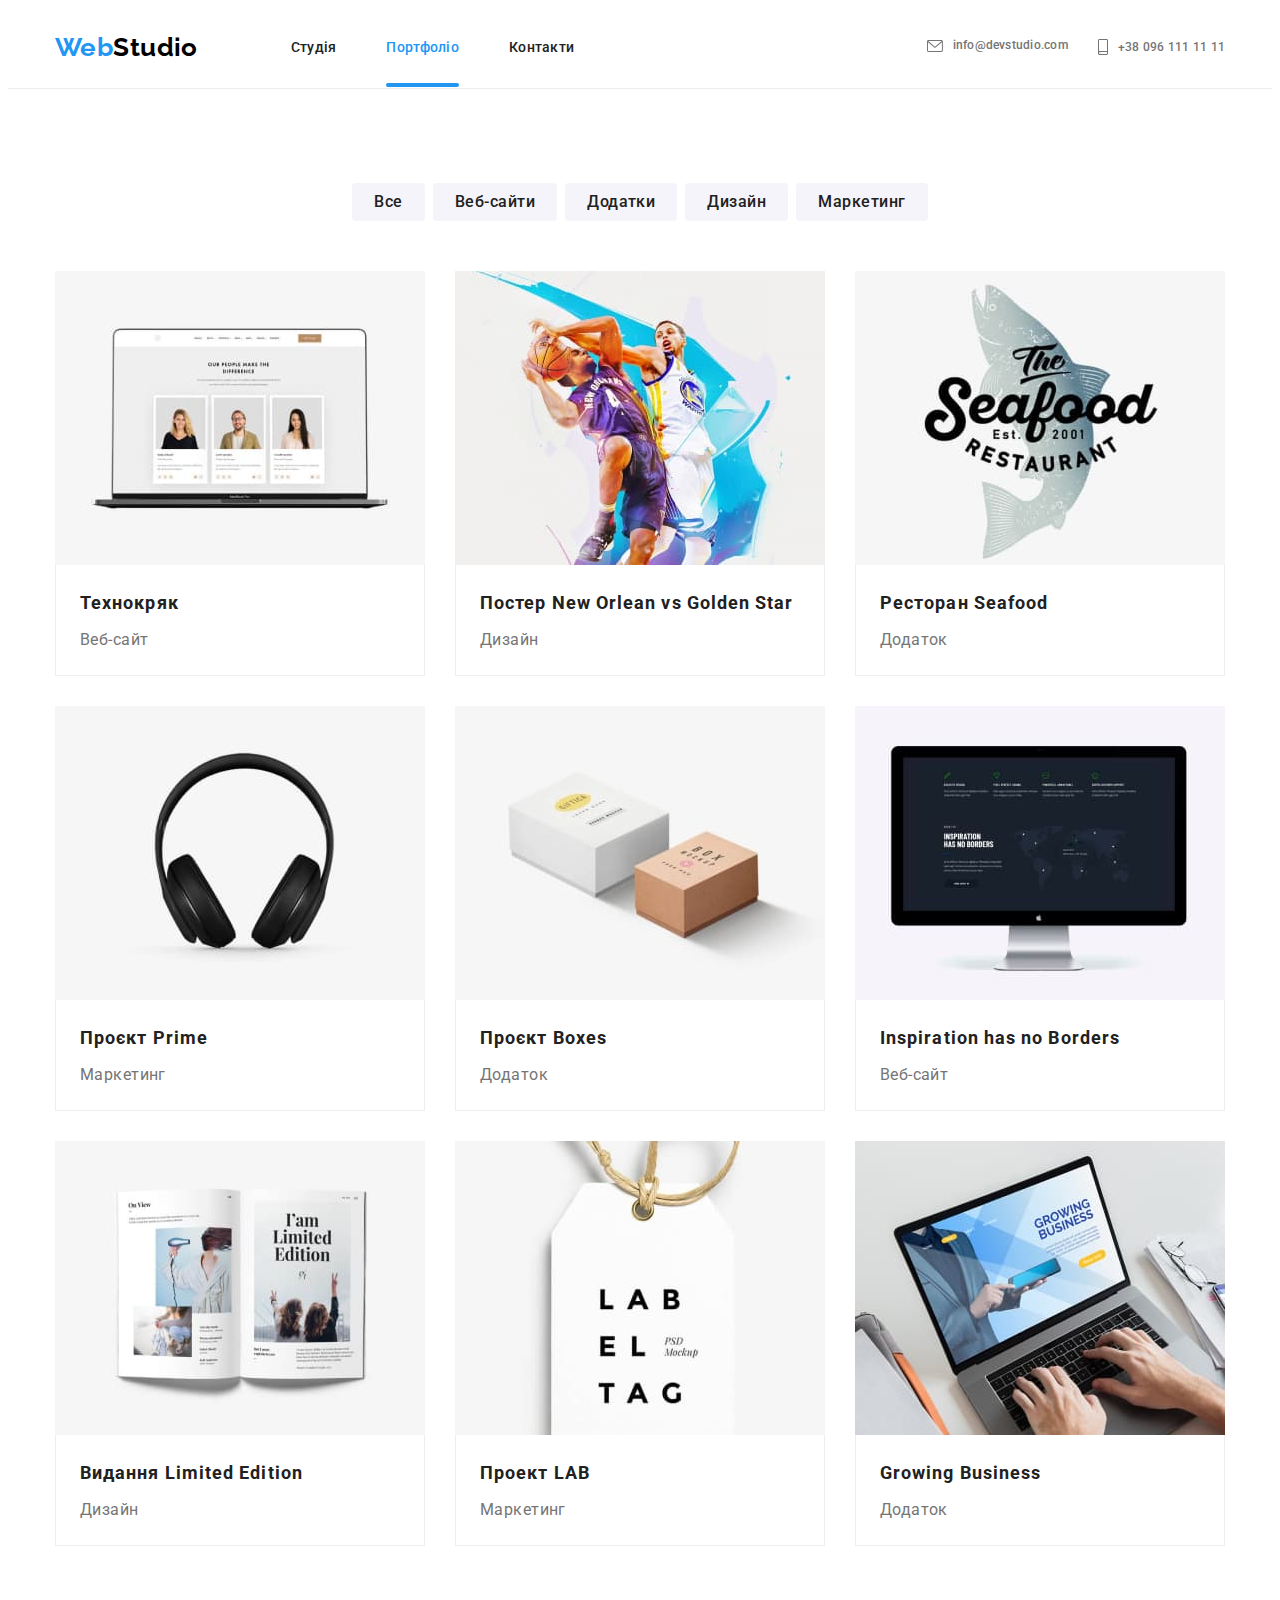
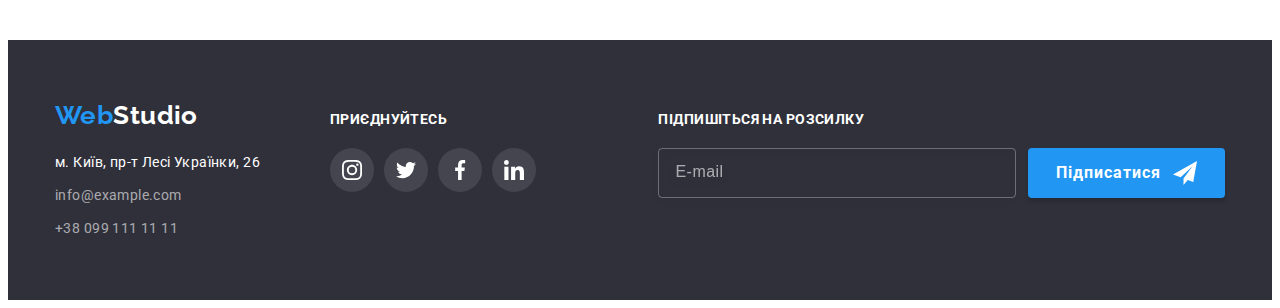
==== commit 5f1729c9: "Update portfolio.html" ====
--- a/portfolio.html
+++ b/portfolio.html
@@ -71,15 +71,17 @@
           </button>
           <ul class="mobile-menu__nav-list list">
             <li class="mobile-menu__nav-item">
-              <a href="" class="mobile-menu__nav-link link">Студія</a>
+              <a href="./index.html" class="mobile-menu__nav-link link">Студія</a>
             </li>
             <li class="mobile-menu__nav-item">
-              <a href="" class="mobile-menu__nav-link mobile-menu__nav-link_active link"
+              <a
+                href="./portfolio.html"
+                class="mobile-menu__nav-link mobile-menu__nav-link_active link"
                 >Портфоліо</a
               >
             </li>
             <li class="mobile-menu__nav-item">
-              <a href="" class="mobile-menu__nav-link link">Контакти</a>
+              <a href="#" class="mobile-menu__nav-link link">Контакти</a>
             </li>
           </ul>
           <ul class="mobile-menu__contact-list list">
@@ -502,62 +504,80 @@
     <!-- Footer -->
     <footer class="footer">
       <div class="container footer__container">
-        <div class="footer__address-wrapper">
-          <a href="./index.html" class="logo footer__logo link"
-            >Web<span class="logo__text logo__text--inverse">Studio</span></a
-          >
-          <ul class="list address-list">
-            <li class="address-list__item">
-              <a
-                href="https://goo.gl/maps/wVUK6R6HQRuX6YYK6"
-                class="link address-list__link footer-address"
-                >м. Київ, пр-т Лесі Українки, 26</a
-              >
-            </li>
-            <li class="address-list__item">
-              <a href="mailto:info@example.com" class="link address-list__link address"
-                >info@example.com</a
-              >
-            </li>
-            <li class="address-list__item">
-              <a href="tel:+380991111111" class="link address-list__link address"
-                >+38 099 111 11 11</a
-              >
-            </li>
-          </ul>
-        </div>
-        <div class="footer-social-link-wrapper">
-          <h3 class="subtitle subtitle_theme_dark">приєднуйтесь</h3>
-          <ul class="social-list list">
-            <li class="social-list__item">
-              <a href="" class="social-link social-link_theme_dark">
-                <svg class="social-link__icon social-link__icon_theme_dark" width="20" height="20">
-                  <use href="./images/icons.svg#icon-instagram"></use>
-                </svg>
-              </a>
-            </li>
-            <li class="social-list__item">
-              <a href="" class="social-link social-link_theme_dark">
-                <svg class="social-link__icon social-link__icon_theme_dark" width="20" height="20">
-                  <use href="./images/icons.svg#icon-twitter"></use>
-                </svg>
-              </a>
-            </li>
-            <li class="social-list__item">
-              <a href="" class="social-link social-link_theme_dark">
-                <svg class="social-link__icon social-link__icon_theme_dark" width="20" height="20">
-                  <use href="./images/icons.svg#icon-facebook"></use>
-                </svg>
-              </a>
-            </li>
-            <li class="social-list__item">
-              <a href="" class="social-link social-link_theme_dark">
-                <svg class="social-link__icon social-link__icon_theme_dark" width="20" height="20">
-                  <use href="./images/icons.svg#icon-linkedin"></use>
-                </svg>
-              </a>
-            </li>
-          </ul>
+        <div class="footer__tablet-wrapper">
+          <div class="footer__address-wrapper">
+            <a href="./index.html" class="logo footer__logo link"
+              >Web<span class="logo__text logo__text--inverse">Studio</span></a
+            >
+            <ul class="list address-list">
+              <li class="address-list__item">
+                <a
+                  href="https://goo.gl/maps/wVUK6R6HQRuX6YYK6"
+                  class="link address-list__link footer-address"
+                  >м. Київ, пр-т Лесі Українки, 26</a
+                >
+              </li>
+              <li class="address-list__item">
+                <a href="mailto:info@example.com" class="link address-list__link address"
+                  >info@example.com</a
+                >
+              </li>
+              <li class="address-list__item">
+                <a href="tel:+380991111111" class="link address-list__link address"
+                  >+38 099 111 11 11</a
+                >
+              </li>
+            </ul>
+          </div>
+          <div class="footer-social-link-wrapper">
+            <h3 class="subtitle subtitle_theme_dark">приєднуйтесь</h3>
+            <ul class="social-list list">
+              <li class="social-list__item">
+                <a href="" class="social-link social-link_theme_dark">
+                  <svg
+                    class="social-link__icon social-link__icon_theme_dark"
+                    width="20"
+                    height="20"
+                  >
+                    <use href="./images/icons.svg#icon-instagram"></use>
+                  </svg>
+                </a>
+              </li>
+              <li class="social-list__item">
+                <a href="" class="social-link social-link_theme_dark">
+                  <svg
+                    class="social-link__icon social-link__icon_theme_dark"
+                    width="20"
+                    height="20"
+                  >
+                    <use href="./images/icons.svg#icon-twitter"></use>
+                  </svg>
+                </a>
+              </li>
+              <li class="social-list__item">
+                <a href="" class="social-link social-link_theme_dark">
+                  <svg
+                    class="social-link__icon social-link__icon_theme_dark"
+                    width="20"
+                    height="20"
+                  >
+                    <use href="./images/icons.svg#icon-facebook"></use>
+                  </svg>
+                </a>
+              </li>
+              <li class="social-list__item">
+                <a href="" class="social-link social-link_theme_dark">
+                  <svg
+                    class="social-link__icon social-link__icon_theme_dark"
+                    width="20"
+                    height="20"
+                  >
+                    <use href="./images/icons.svg#icon-linkedin"></use>
+                  </svg>
+                </a>
+              </li>
+            </ul>
+          </div>
         </div>
         <div class="footer-form-wrapper">
           <h3 class="subtitle subtitle_theme_dark">Підпишіться на розсилку</h3>
--- a/css/main.min.css
+++ b/css/main.min.css
@@ -1 +1 @@
-:root{--main-font-family: "Roboto", sans-serif;--secondary-font-family: "Raleway", sans-serif;--main-dark-color: #000000;--main-light-color: #ffffff;--main-color: #757575;--secondary-color: #212121;--accent-color: #2196f3;--address-color: rgba(255, 255, 255, 0.6);--main-background-color: #2f303a;--secondary-background-color: #f5f4fa;--projects-background-color: #eeeeee;--background-button-color: #188ce8;--main-fill-color: #afb1b8}.visually-hidden{position:absolute;white-space:nowrap;width:1px;height:1px;overflow:hidden;border:0;padding:0;clip:rect(0 0 0 0);clip-path:inset(50%);margin:-1px}html{box-sizing:border-box}*,*::after,*::before{box-sizing:inherit}body{font-family:var(--main-font-family),var(--secondary-font-family);font-size:14px;font-weight:400;font-style:normal;color:var(--main-color);letter-spacing:.03em}h1,h2,h3,h4,p{margin:0}ul,ol{margin-top:0;margin-bottom:0;padding-left:0}img{display:block;max-width:100%;height:auto}address{font-style:normal}input{padding:0}.link{text-decoration:none;color:inherit}.list{list-style:none;padding-left:0;margin:0}.section{padding-top:94px;padding-bottom:94px;background-color:var(--main-light-color)}.container{padding-left:15px;padding-right:15px}@media screen and (min-width: 480px){.container{width:480px;margin-left:auto;margin-right:auto}}@media screen and (min-width: 768px){.container{width:768px}}@media screen and (min-width: 1200px){.container{width:1200px}}@media screen and (max-width: 767px){.mobile-menu{position:fixed;width:100%;height:100%;z-index:100;top:0;left:0;background-color:var(--main-light-color);opacity:0;visibility:hidden;pointer-events:none;transition:opacity 250ms cubic-bezier(0.4, 0, 0.2, 1),visibility 250ms cubic-bezier(0.4, 0, 0.2, 1)}.mobile-menu.is-open{opacity:1;visibility:visible;pointer-events:auto}.mobile-menu__container{position:relative;padding-left:25px;padding-top:48px;padding-bottom:48px}.mobile-menu__close-button{position:absolute;top:10px;right:15px;background-color:rgba(0,0,0,0);border:none;padding:0;line-height:0}.mobile-menu__close-icon{fill:var(--secondary-color);transition:fill 250ms cubic-bezier(0.4, 0, 0.2, 1)}.mobile-menu__close-button:hover .mobile-menu__close-icon,.mobile-menu__close-button:focus .mobile-menu__close-icon{fill:var(--accent-color)}.mobile-menu__nav-list{margin-bottom:306px}.mobile-menu__nav-item:not(:last-child){margin-bottom:32px}.mobile-menu__nav-link{font-weight:500;font-size:40px;line-height:1.18;letter-spacing:.02em;color:var(--secondary-color)}.mobile-menu__nav-link_active{color:var(--accent-color)}.mobile-menu__contact-list{margin-bottom:64px}.mobile-menu__tel{display:block;margin-bottom:32px;font-weight:500;font-size:34px;line-height:1.18;letter-spacing:.02em;color:var(--accent-color)}.mobile-menu__mail{font-weight:500;font-size:24px;line-height:1.17;letter-spacing:.02em}.mobile-menu__social-list{display:flex}.mobile-menu__social-item{display:flex;align-items:center}.mobile-menu__social-item:not(:last-child)::after{content:"";display:block;height:22px;width:1px;background-color:rgba(33,33,33,.2);margin-left:10px;margin-right:10px}.mobile-menu__social-link{font-weight:500;font-size:18px;line-height:1.22;letter-spacing:.02em;color:var(--accent-color)}}@media screen and (min-width: 768px){.mobile-menu{display:none}}.logo{font-family:var(--secondary-font-family);font-weight:700;font-size:24px;line-height:1.17;color:var(--accent-color)}@media screen and (min-width: 1200px){.logo{font-size:26px;line-height:1.19;color:var(--accent-color)}}.title{margin-bottom:50px;font-weight:700;font-size:36px;line-height:1.17;color:var(--secondary-color);text-align:center}.subtitle{font-weight:700;font-size:14px;line-height:1.14;text-transform:uppercase}.subtitle_theme_light{margin-bottom:10px;color:var(--secondary-color)}.subtitle_theme_dark{margin-bottom:20px;color:var(--main-light-color)}.button{border:none;border-radius:4px;background-color:rgba(0,0,0,0);font-family:inherit;font-size:16px;cursor:pointer;font-family:inherit;color:inherit}.social-list{display:flex;justify-content:center;gap:10px}.social-link{display:flex;justify-content:center;align-items:center;width:44px;height:44px;border-radius:50%;background-color:var(--main-light-color);transition:background-color 250ms cubic-bezier(0.4, 0, 0.2, 1)}.social-link:hover,.social-link:focus{background-color:var(--accent-color)}.social-link_theme_dark{background-color:rgba(255,255,255,.1);transition:background-color 250ms cubic-bezier(0.4, 0, 0.2, 1)}.social-link_theme_dark:hover,.social-link_theme_dark:focus{background-color:var(--accent-color)}.social-link__icon{fill:var(--main-fill-color);transition:fill 250ms cubic-bezier(0.4, 0, 0.2, 1)}.social-link:hover .social-link__icon,.social-link:focus .social-link__icon{fill:var(--main-light-color)}.social-link__icon_theme_dark{fill:var(--main-light-color)}.backdrop{position:fixed;top:0;left:0;width:100%;height:100%;background-color:rgba(0,0,0,.2);opacity:1;transition:opacity 250ms cubic-bezier(0.4, 0, 0.2, 1),visibility 250ms cubic-bezier(0.4, 0, 0.2, 1)}.backdrop.is-hidden{opacity:0;visibility:hidden;pointer-events:none}.backdrop.is-hidden .modal{transform:translate(-50%, -50%) scale(1.1);opacity:0}.modal{position:absolute;top:50%;left:50%;padding:40px;transform:translate(-50%, -50%) scale(1);opacity:1;transition:transform 250ms cubic-bezier(0.4, 0, 0.2, 1),opacity 250ms cubic-bezier(0.4, 0, 0.2, 1);min-width:528px;min-height:581px;background-color:var(--main-light-color);box-shadow:0px 1px 3px rgba(0,0,0,.12),0px 1px 1px rgba(0,0,0,.14),0px 2px 1px rgba(0,0,0,.2);border-radius:4px}.close-button{position:absolute;right:8px;top:8px;display:flex;justify-content:center;align-items:center;width:30px;height:30px;padding:0;border-radius:50%;background-color:var(--main-light-color);border:1px solid rgba(0,0,0,.1)}.close-button:hover .close-button-icon,.close-button:focus .close-button-icon{fill:var(--accent-color)}.modal-form{display:flex;flex-direction:column}.modal-description{margin-bottom:12px;font-weight:700;font-size:20px;line-height:1.15;text-align:center;letter-spacing:.03em;color:var(--secondary-color)}.modal-form-field{margin-bottom:10px}.modal-form-field-message{margin-bottom:20px}.modal-form-input-description{display:block;margin-bottom:4px;font-size:12px;line-height:1.17;letter-spacing:.01em;color:var(--main-color)}.modal-form-input-wrapper{position:relative;display:block}.modal-form-input{width:100%;height:40px;padding-left:42px;border:1px solid rgba(33,33,33,.2);border-radius:4px;transition:border 250ms cubic-bezier(0.4, 0, 0.2, 1)}.modal-form-input:focus{border:1px solid var(--accent-color);outline-width:0}.modal-form-icon{position:absolute;top:50%;left:12px;transform:translateY(-50%);fill:var(--secondary-color);transition:fill 250ms cubic-bezier(0.4, 0, 0.2, 1)}.modal-form-input:focus+.modal-form-icon{fill:var(--accent-color)}.modal-form-message{resize:none;width:100%;height:120px;padding:12px 16px;border:1px solid rgba(33,33,33,.2);border-radius:4px;transition:border 250ms cubic-bezier(0.4, 0, 0.2, 1)}.modal-form-message::placeholder{font-size:12px;line-height:1.17;letter-spacing:.01em;color:rgba(117,117,117,.5)}.modal-form-message:focus{border:1px solid var(--accent-color);outline-width:0}.modal-form-checkbox-description{display:flex;align-items:center;align-self:center;margin-bottom:30px}.modal-form-fake-checkbox{position:relative;display:block;width:16px;height:15px;margin-right:8px;background-color:var(--main-light-color);border:2px solid var(--secondary-color);border-radius:2px;cursor:pointer;transition:border 250ms cubic-bezier(0.4, 0, 0.2, 1)}.modal-form-checkbox:focus+.modal-form-checkbox-description>.modal-form-fake-checkbox{border:1px solid var(--accent-color)}.modal-form-checkbox:checked+.modal-form-checkbox-description>.modal-form-fake-checkbox{border:none;background-color:var(--accent-color)}.modal-form-checkbox:focus .modal-form-fake-checkbox{border:2px solid var(--accent-color)}.modal-form-fake-checkbox-icon{position:absolute;top:50%;left:50%;transform:translate(-50%, -50%);opacity:0}.modal-form-checkbox:checked+.modal-form-checkbox-description .modal-form-fake-checkbox-icon{opacity:1}.link-agreement{color:var(--accent-color)}.modal-form-submit{align-self:center;padding:10px 52px;font-weight:700;font-size:16px;line-height:1.88;letter-spacing:.06em;background-color:var(--accent-color);color:var(--main-light-color);box-shadow:0px 4px 4px rgba(0,0,0,.15);border-radius:4px;transition:background-color 250ms cubic-bezier(0.4, 0, 0.2, 1)}.modal-form-submit:hover,.modal-form-submit:focus{background-color:var(--background-button-color)}.header{background-color:var(--main-light-color);border-bottom:1px solid #ececec}.header__container{display:flex;align-items:center}.logo__text{color:var(--secondary-color)}.logo__text--inverse{color:var(--main-light-color)}@media screen and (max-width: 767px){.header{padding-top:10px;padding-bottom:10px}.header__container{justify-content:space-between}.nav-list{display:none}.contact-list{display:none}.mobile-menu-open{background-color:rgba(0,0,0,0);border:none;padding:0;line-height:0}.mobile-menu-open__icon{fill:var(--secondary-color)}}@media screen and (min-width: 768px){.header{padding-top:21px;padding-bottom:21px}.page-nav{display:flex;align-items:center}.header__logo{margin-right:88px}.nav-list{display:flex}.nav-list__item:not(:last-child){margin-right:50px}.nav-list__link{position:relative;padding-top:32px;padding-bottom:32px;font-weight:500;line-height:1.14;letter-spacing:.02em;color:var(--secondary-color);transition:color 250ms cubic-bezier(0.4, 0, 0.2, 1)}.nav-list__link:hover,.nav-list__link:focus{color:var(--accent-color)}.nav-list__link_active{color:var(--accent-color)}.nav-list__link_active::after{position:absolute;bottom:0;display:block;cursor:pointer;content:"";width:100%;height:4px;background-color:currentColor;border-radius:2px}.contact-list{margin-left:auto}.contact-list__item:not(:last-child){margin-bottom:10px}.contact-list__link{display:flex;align-items:center;font-weight:500;font-size:12px;line-height:1.17;letter-spacing:.02em;color:var(--main-color);transition:color 250ms cubic-bezier(0.4, 0, 0.2, 1)}.contact-list__link:hover,.contact-list__link:focus{color:var(--accent-color)}.contact-list__icon{margin-right:8px;fill:currentColor}.mobile-menu-open{display:none}}@media screen and (min-width: 1200px){.header{padding-top:24px;padding-bottom:25px}.header__logo{margin-right:93px}.logo__text{color:var(--main-dark-color)}.contact-list{display:flex}.contact-list__item:not(:last-child){margin-right:30px;margin-bottom:0}.contact-list__link{line-height:1.14}.contact-list__icon{margin-right:10px}}.hero{max-width:1600px;padding:200px 0;margin:0 auto;text-align:center;background-color:#c4c4c4;background-image:linear-gradient(to right, rgba(47, 48, 58, 0.4), rgba(47, 48, 58, 0.4)),url(../images/hero/bg.jpg);background-repeat:no-repeat;background-size:cover;background-position:center}.hero__title{margin-left:auto;margin-right:auto;margin-bottom:30px;width:696px;font-weight:900;font-size:44px;line-height:1.36;letter-spacing:.06em;text-transform:uppercase;color:var(--main-light-color)}.hero__button{padding:10px 32px;font-weight:700;line-height:1.88;letter-spacing:.06em;background-color:var(--accent-color);color:var(--main-light-color);box-shadow:0px 4px 4px rgba(0,0,0,.15);transition:background-color 250ms cubic-bezier(0.4, 0, 0.2, 1)}.hero__button:hover,.hero__button:focus{background-color:var(--background-button-color)}.features-list{display:flex}.features-list__item{flex-basis:calc((100% - 90px)/4)}.features-list__item:not(:last-child){margin-right:30px}.features-list__icon{display:flex;justify-content:center;align-items:center;height:120px;margin-bottom:30px;background-color:var(--secondary-background-color)}.features-list__description{line-height:1.71}.works-section{padding-top:0}.works-list{display:flex}.works-list__item{position:relative;flex-basis:calc((100% - 60px)/3)}.works-list__item:not(:last-child){margin-right:30px}.works-list__subtitle{position:absolute;bottom:0;display:flex;justify-content:center;align-items:center;margin-bottom:0;min-width:370px;min-height:70px;background:rgba(47,48,58,.8)}.team{background-color:var(--secondary-background-color)}.team-members-list{display:flex}.team-members-list__item{flex-basis:calc((100% - 90px)/4);background-color:var(--main-light-color);box-shadow:0px 1px 3px rgba(0,0,0,.12),0px 1px 1px rgba(0,0,0,.14),0px 2px 1px rgba(0,0,0,.2);border-radius:0px 0px 4px 4px}.team-members-list__item:not(:last-child){margin-right:30px}.team-members-list__card-content-wrapper{padding-top:30px;padding-bottom:30px;text-align:center}.team-members-list__name{margin-bottom:10px;font-weight:500;font-size:16px;line-height:1.19;color:var(--secondary-color)}.team-members-list__position{margin-bottom:16px;font-size:16px;line-height:1.19;color:var(--main-color)}.client-list{display:flex;justify-content:space-between}.client-list__link{width:170px;height:92px;display:flex;align-items:center;justify-content:center;border:1px solid var(--main-fill-color);border-radius:4px;transition:border 250ms cubic-bezier(0.4, 0, 0.2, 1)}.client-list__link:hover,.client-list__link:focus{border:1px solid var(--accent-color)}.client-list__icon{fill:var(--main-fill-color);transition:fill 250ms cubic-bezier(0.4, 0, 0.2, 1)}.client-list__link:hover .client-list__icon,.client-list__link:focus .client-list__icon{fill:var(--accent-color)}.footer{padding-top:60px;padding-bottom:60px;background-color:var(--main-background-color)}.footer__container{display:flex;align-items:baseline;justify-content:space-between}.footer__logo{display:block;margin-bottom:20px}.address-list__item:not(:last-child){margin-bottom:9px}.address-list__link{line-height:1.71}.footer-address{color:var(--main-light-color)}.address{color:var(--address-color);transition:color 250ms cubic-bezier(0.4, 0, 0.2, 1)}.address:hover,.address:focus{color:var(--accent-color)}.footer-form{display:flex}.footer-form__field{margin-right:12px}.footer-form__input{width:358px;height:50px;padding:15px 16px;color:var(--main-light-color);background-color:rgba(0,0,0,0);border:1px solid rgba(255,255,255,.3);filter:drop-shadow(0px 4px 4px rgba(0, 0, 0, 0.15));border-radius:4px}.footer-form__input::placeholder{font-size:16px;line-height:1.25;letter-spacing:.03em;color:rgba(255,255,255,.6)}.footer-form__button{display:flex;align-items:center;justify-content:center;padding:10px 28px;font-weight:700;line-height:1.88;letter-spacing:.06em;background-color:var(--accent-color);color:var(--main-light-color);box-shadow:0px 4px 4px rgba(0,0,0,.15);transition:background-color 250ms cubic-bezier(0.4, 0, 0.2, 1)}.footer-form__button:hover,.footer-form__button:focus{background-color:var(--background-button-color)}.button__icon{margin-left:10px;fill:var(--main-light-color)}.our-projects{padding-top:94px;padding-bottom:94px}.button-list{display:flex;justify-content:center;margin-bottom:50px}.button-item{padding:6px 22px;font-weight:500;line-height:1.6;letter-spacing:.03em;color:var(--secondary-color);background-color:var(--secondary-background-color);transition:background-color 250ms cubic-bezier(0.4, 0, 0.2, 1),color 250ms cubic-bezier(0.4, 0, 0.2, 1),box-shadow 250ms cubic-bezier(0.4, 0, 0.2, 1)}.button-item:hover,.button-item:focus{background-color:var(--accent-color);color:var(--main-light-color);box-shadow:0px 3px 1px rgba(0,0,0,.1),0px 1px 2px rgba(0,0,0,.08),0px 2px 2px rgba(0,0,0,.12)}.button-list>.item:not(:last-child){margin-right:8px}.projects-list{display:flex;flex-wrap:wrap;gap:30px;background-color:var(--main-light-color)}.projects-item{flex-basis:calc((100% - 60px)/3);background-color:var(--main-light-color)}.projects-link{position:relative;display:block;transition:box-shadow 250ms cubic-bezier(0.4, 0, 0.2, 1)}.projects-link:hover,.projects-link:focus{box-shadow:0px 1px 1px rgba(0,0,0,.12),0px 4px 4px rgba(0,0,0,.06),1px 4px 6px rgba(0,0,0,.16)}.overlay{position:relative;overflow:hidden}.projects-description{position:absolute;top:0;left:0;height:100%;width:100%;transform:translate(0, 100%);padding:63px 24px;font-size:18px;line-height:1.56;color:var(--main-light-color);background-color:rgba(33,150,243,.9);transition:transform 250ms cubic-bezier(0.4, 0, 0.2, 1)}.projects-link:hover .projects-description,.projects-link:focus .projects-description{transform:translate(0, 0)}.projects-card-content{padding-top:20px;padding-bottom:20px;padding-left:24px;border-left:1px solid var(--projects-background-color);border-right:1px solid var(--projects-background-color);border-bottom:1px solid var(--projects-background-color)}.projects-title{margin-bottom:4px;font-weight:700;font-size:18px;line-height:2;letter-spacing:.06em;color:var(--secondary-color)}.projects-subtitle{font-size:16px;line-height:1.88}/*# sourceMappingURL=main.min.css.map */+:root{--main-font-family: "Roboto", sans-serif;--secondary-font-family: "Raleway", sans-serif;--main-dark-color: #000000;--main-light-color: #ffffff;--main-color: #757575;--secondary-color: #212121;--accent-color: #2196f3;--address-color: rgba(255, 255, 255, 0.6);--main-background-color: #2f303a;--secondary-background-color: #f5f4fa;--projects-background-color: #eeeeee;--background-button-color: #188ce8;--main-fill-color: #afb1b8}.visually-hidden{position:absolute;white-space:nowrap;width:1px;height:1px;overflow:hidden;border:0;padding:0;clip:rect(0 0 0 0);clip-path:inset(50%);margin:-1px}html{box-sizing:border-box}*,*::after,*::before{box-sizing:inherit}body{font-family:var(--main-font-family),var(--secondary-font-family);font-size:14px;font-weight:400;font-style:normal;color:var(--main-color);letter-spacing:.03em}h1,h2,h3,h4,p{margin:0}ul,ol{margin-top:0;margin-bottom:0;padding-left:0}img{display:block;max-width:100%;height:auto}address{font-style:normal}input{padding:0}.link{text-decoration:none;color:inherit}.list{list-style:none;padding-left:0;margin:0}.section{padding-top:60px;padding-bottom:60px;background-color:var(--main-light-color)}@media screen and (min-width: 1200px){.section{padding-top:94px;padding-bottom:94px}}.container{padding-left:15px;padding-right:15px;margin-left:auto;margin-right:auto}@media screen and (min-width: 480px){.container{width:480px}}@media screen and (min-width: 768px){.container{width:768px}}@media screen and (min-width: 1200px){.container{width:1200px}}@media screen and (max-width: 767px){.mobile-menu{position:fixed;width:100%;height:100%;z-index:100;top:0;left:0;background-color:var(--main-light-color);opacity:0;visibility:hidden;pointer-events:none;transition:opacity 250ms cubic-bezier(0.4, 0, 0.2, 1),visibility 250ms cubic-bezier(0.4, 0, 0.2, 1)}.mobile-menu.is-open{opacity:1;visibility:visible;pointer-events:auto}.mobile-menu__container{position:relative;padding-left:25px;padding-top:48px;padding-bottom:48px}.mobile-menu__close-button{position:absolute;top:10px;right:15px;background-color:rgba(0,0,0,0);border:none;padding:0;line-height:0}.mobile-menu__close-icon{fill:var(--secondary-color);transition:fill 250ms cubic-bezier(0.4, 0, 0.2, 1)}.mobile-menu__close-button:hover .mobile-menu__close-icon,.mobile-menu__close-button:focus .mobile-menu__close-icon{fill:var(--accent-color)}.mobile-menu__nav-list{margin-bottom:306px}.mobile-menu__nav-item:not(:last-child){margin-bottom:32px}.mobile-menu__nav-link{font-weight:500;font-size:40px;line-height:1.18;letter-spacing:.02em;color:var(--secondary-color)}.mobile-menu__nav-link_active{color:var(--accent-color)}.mobile-menu__contact-list{margin-bottom:64px}.mobile-menu__tel{display:block;margin-bottom:32px;font-weight:500;font-size:34px;line-height:1.18;letter-spacing:.02em;color:var(--accent-color)}.mobile-menu__mail{font-weight:500;font-size:24px;line-height:1.17;letter-spacing:.02em}.mobile-menu__social-list{display:flex}.mobile-menu__social-item{display:flex;align-items:center}.mobile-menu__social-item:not(:last-child)::after{content:"";display:block;height:22px;width:1px;background-color:rgba(33,33,33,.2);margin-left:10px;margin-right:10px}.mobile-menu__social-link{font-weight:500;font-size:18px;line-height:1.22;letter-spacing:.02em;color:var(--accent-color)}}@media screen and (min-width: 768px){.mobile-menu{display:none}}.logo{font-family:var(--secondary-font-family);font-weight:700;font-size:24px;line-height:1.17;color:var(--accent-color)}@media screen and (min-width: 1200px){.logo{font-size:26px;line-height:1.19;color:var(--accent-color)}}.title{font-weight:700;color:var(--secondary-color);text-align:center}@media screen and (max-width: 1199px){.title{margin-bottom:30px;font-size:28px;line-height:1.18}}@media screen and (min-width: 1200px){.title{margin-bottom:50px;font-size:36px;line-height:1.17}}.subtitle{font-weight:700;font-size:14px;line-height:1.14;text-transform:uppercase}.subtitle_theme_light{margin-bottom:10px;color:var(--secondary-color)}.subtitle_theme_dark{margin-bottom:20px;color:var(--main-light-color)}.button{border:none;border-radius:4px;background-color:rgba(0,0,0,0);font-family:inherit;font-size:16px;cursor:pointer;font-family:inherit;color:inherit}.social-list{display:flex;justify-content:center;gap:10px}.social-link{display:flex;justify-content:center;align-items:center;width:44px;height:44px;border-radius:50%;background-color:var(--main-light-color);transition:background-color 250ms cubic-bezier(0.4, 0, 0.2, 1)}.social-link:hover,.social-link:focus{background-color:var(--accent-color)}.social-link_theme_dark{background-color:rgba(255,255,255,.1);transition:background-color 250ms cubic-bezier(0.4, 0, 0.2, 1)}.social-link_theme_dark:hover,.social-link_theme_dark:focus{background-color:var(--accent-color)}.social-link__icon{fill:var(--main-fill-color);transition:fill 250ms cubic-bezier(0.4, 0, 0.2, 1)}.social-link:hover .social-link__icon,.social-link:focus .social-link__icon{fill:var(--main-light-color)}.social-link__icon_theme_dark{fill:var(--main-light-color)}.backdrop{position:fixed;top:0;left:0;width:100%;height:100%;background-color:rgba(0,0,0,.2);opacity:1;transition:opacity 250ms cubic-bezier(0.4, 0, 0.2, 1),visibility 250ms cubic-bezier(0.4, 0, 0.2, 1)}.backdrop.is-hidden{opacity:0;visibility:hidden;pointer-events:none}.backdrop.is-hidden .modal{transform:translate(-50%, -50%) scale(1.1);opacity:0}.modal{position:absolute;top:50%;left:50%;padding:40px;transform:translate(-50%, -50%) scale(1);opacity:1;transition:transform 250ms cubic-bezier(0.4, 0, 0.2, 1),opacity 250ms cubic-bezier(0.4, 0, 0.2, 1);min-width:528px;min-height:581px;background-color:var(--main-light-color);box-shadow:0px 1px 3px rgba(0,0,0,.12),0px 1px 1px rgba(0,0,0,.14),0px 2px 1px rgba(0,0,0,.2);border-radius:4px}.close-button{position:absolute;right:8px;top:8px;display:flex;justify-content:center;align-items:center;width:30px;height:30px;padding:0;border-radius:50%;background-color:var(--main-light-color);border:1px solid rgba(0,0,0,.1)}.close-button:hover .close-button-icon,.close-button:focus .close-button-icon{fill:var(--accent-color)}.modal-form{display:flex;flex-direction:column}.modal-description{margin-bottom:12px;font-weight:700;font-size:20px;line-height:1.15;text-align:center;letter-spacing:.03em;color:var(--secondary-color)}.modal-form-field{margin-bottom:10px}.modal-form-field-message{margin-bottom:20px}.modal-form-input-description{display:block;margin-bottom:4px;font-size:12px;line-height:1.17;letter-spacing:.01em;color:var(--main-color)}.modal-form-input-wrapper{position:relative;display:block}.modal-form-input{width:100%;height:40px;padding-left:42px;border:1px solid rgba(33,33,33,.2);border-radius:4px;transition:border 250ms cubic-bezier(0.4, 0, 0.2, 1)}.modal-form-input:focus{border:1px solid var(--accent-color);outline-width:0}.modal-form-icon{position:absolute;top:50%;left:12px;transform:translateY(-50%);fill:var(--secondary-color);transition:fill 250ms cubic-bezier(0.4, 0, 0.2, 1)}.modal-form-input:focus+.modal-form-icon{fill:var(--accent-color)}.modal-form-message{resize:none;width:100%;height:120px;padding:12px 16px;border:1px solid rgba(33,33,33,.2);border-radius:4px;transition:border 250ms cubic-bezier(0.4, 0, 0.2, 1)}.modal-form-message::placeholder{font-size:12px;line-height:1.17;letter-spacing:.01em;color:rgba(117,117,117,.5)}.modal-form-message:focus{border:1px solid var(--accent-color);outline-width:0}.modal-form-checkbox-description{display:flex;align-items:center;align-self:center;margin-bottom:30px}.modal-form-fake-checkbox{position:relative;display:block;width:16px;height:15px;margin-right:8px;background-color:var(--main-light-color);border:2px solid var(--secondary-color);border-radius:2px;cursor:pointer;transition:border 250ms cubic-bezier(0.4, 0, 0.2, 1)}.modal-form-checkbox:focus+.modal-form-checkbox-description>.modal-form-fake-checkbox{border:1px solid var(--accent-color)}.modal-form-checkbox:checked+.modal-form-checkbox-description>.modal-form-fake-checkbox{border:none;background-color:var(--accent-color)}.modal-form-checkbox:focus .modal-form-fake-checkbox{border:2px solid var(--accent-color)}.modal-form-fake-checkbox-icon{position:absolute;top:50%;left:50%;transform:translate(-50%, -50%);opacity:0}.modal-form-checkbox:checked+.modal-form-checkbox-description .modal-form-fake-checkbox-icon{opacity:1}.link-agreement{color:var(--accent-color)}.modal-form-submit{align-self:center;padding:10px 52px;font-weight:700;font-size:16px;line-height:1.88;letter-spacing:.06em;background-color:var(--accent-color);color:var(--main-light-color);box-shadow:0px 4px 4px rgba(0,0,0,.15);border-radius:4px;transition:background-color 250ms cubic-bezier(0.4, 0, 0.2, 1)}.modal-form-submit:hover,.modal-form-submit:focus{background-color:var(--background-button-color)}.header{background-color:var(--main-light-color);border-bottom:1px solid #ececec}.header__container{display:flex;align-items:center}.logo__text{color:var(--secondary-color)}@media screen and (max-width: 767px){.header{padding-top:10px;padding-bottom:10px}.header__container{justify-content:space-between}.nav-list{display:none}.contact-list{display:none}.mobile-menu-open{background-color:rgba(0,0,0,0);border:none;padding:0;line-height:0}.mobile-menu-open__icon{fill:var(--secondary-color)}}@media screen and (min-width: 768px){.header{padding-top:21px;padding-bottom:21px}.page-nav{display:flex;align-items:center}.header__logo{margin-right:88px}.nav-list{display:flex}.nav-list__item:not(:last-child){margin-right:50px}.nav-list__link{position:relative;padding-top:32px;padding-bottom:32px;font-weight:500;line-height:1.14;letter-spacing:.02em;color:var(--secondary-color);transition:color 250ms cubic-bezier(0.4, 0, 0.2, 1)}.nav-list__link:hover,.nav-list__link:focus{color:var(--accent-color)}.nav-list__link_active{color:var(--accent-color)}.nav-list__link_active::after{position:absolute;bottom:0;display:block;cursor:pointer;content:"";width:100%;height:4px;background-color:currentColor;border-radius:2px}.contact-list{margin-left:auto}.contact-list__item:not(:last-child){margin-bottom:10px}.contact-list__link{display:flex;align-items:center;font-weight:500;font-size:12px;line-height:1.17;letter-spacing:.02em;color:var(--main-color);transition:color 250ms cubic-bezier(0.4, 0, 0.2, 1)}.contact-list__link:hover,.contact-list__link:focus{color:var(--accent-color)}.contact-list__icon{margin-right:8px;fill:currentColor}.mobile-menu-open{display:none}}@media screen and (min-width: 1200px){.header{padding-top:24px;padding-bottom:25px}.header__logo{margin-right:93px}.logo__text{color:var(--main-dark-color)}.contact-list{display:flex}.contact-list__item:not(:last-child){margin-right:30px;margin-bottom:0}.contact-list__link{line-height:1.14}.contact-list__icon{margin-right:10px}}.hero{padding:118px 0;margin:0 auto;text-align:center;background-color:#c4c4c4;background-repeat:no-repeat;background-size:cover;background-position:center}.hero__title{margin-left:auto;margin-right:auto;margin-bottom:30px;width:360px;font-weight:900;font-size:26px;line-height:1.62;letter-spacing:.06em;text-transform:uppercase;color:var(--main-light-color)}.hero__button{padding:10px 24px;font-weight:700;font-size:16px;line-height:1.88;letter-spacing:.06em;background-color:var(--accent-color);color:var(--main-light-color);box-shadow:0px 4px 4px rgba(0,0,0,.15);transition:background-color 250ms cubic-bezier(0.4, 0, 0.2, 1)}.hero__button:hover,.hero__button:focus{background-color:var(--background-button-color)}@media screen and (max-width: 767px){.hero{max-width:100%;background-image:linear-gradient(to right, rgba(47, 48, 58, 0.4), rgba(47, 48, 58, 0.4)),url(../images/mobile/hero/hero-480/hero-480.jpg)}}@media screen and (max-width: 767px)and (min-device-pixel-ratio: 2),screen and (max-width: 767px)and (min-resolution: 192dpi),screen and (max-width: 767px)and (min-resolution: 2dppx){.hero{background-image:linear-gradient(to right, rgba(47, 48, 58, 0.4), rgba(47, 48, 58, 0.4)),url(../images/mobile/hero/hero-480/hero-480@2x.jpg)}}@media screen and (min-width: 768px){.hero{max-width:100%;background-image:linear-gradient(to right, rgba(47, 48, 58, 0.4), rgba(47, 48, 58, 0.4)),url(../images/tablet/hero/hero-768.jpg)}}@media screen and (min-width: 768px)and (min-device-pixel-ratio: 2),screen and (min-width: 768px)and (min-resolution: 192dpi),screen and (min-width: 768px)and (min-resolution: 2dppx){.hero{background-image:linear-gradient(to right, rgba(47, 48, 58, 0.4), rgba(47, 48, 58, 0.4)),url(../images/tablet/hero/hero-768@2x.jpg)}}@media screen and (min-width: 1200px){.hero{max-width:1600px;padding:200px 0;background-image:linear-gradient(to right, rgba(47, 48, 58, 0.4), rgba(47, 48, 58, 0.4)),url(../images/desktop/hero/hero-1600.jpg)}}@media screen and (min-width: 1200px)and (min-device-pixel-ratio: 2),screen and (min-width: 1200px)and (min-resolution: 192dpi),screen and (min-width: 1200px)and (min-resolution: 2dppx){.hero{background-image:linear-gradient(to right, rgba(47, 48, 58, 0.4), rgba(47, 48, 58, 0.4)),url(../images/desktop/hero/hero-1600@2x.jpg)}}@media screen and (min-width: 1200px){.hero__title{width:696px;font-size:44px;line-height:1.36}}@media screen and (min-width: 1200px){.hero__button{padding:10px 32px}}.features-list__icon{display:flex;justify-content:center;align-items:center;height:120px;margin-bottom:30px;border-radius:4px;background-color:var(--secondary-background-color)}.features-list__description{line-height:1.71}@media screen and (max-width: 767px){.features-list__subtitle{text-align:center}.features-list__item:not(:last-child){margin-bottom:30px}}@media screen and (max-width: 1199px){.features-list__item:nth-child(-n+2){margin-bottom:30px}}@media screen and (min-width: 768px){.features-list{display:flex;flex-wrap:wrap}.features-list__item{flex-basis:calc((100% - 30px)/2)}.features-list__item:not(:nth-child(even)){margin-right:30px}}@media screen and (min-width: 1200px){.features-list__item{flex-basis:calc((100% - 90px)/4)}.features-list__item:not(:last-child){margin-right:30px}}@media screen and (max-width: 1199px){.works-section{display:none}}@media screen and (min-width: 1200px){.works-section{padding-top:0}.works-list{display:flex}.works-list__item{position:relative;flex-basis:calc((100% - 60px)/3)}.works-list__item:not(:last-child){margin-right:30px}.works-list__subtitle{position:absolute;bottom:0;display:flex;justify-content:center;align-items:center;margin-bottom:0;min-width:370px;min-height:70px;background:rgba(47,48,58,.8)}}.team{background-color:var(--secondary-background-color)}.team-members-list__item{background-color:var(--main-light-color);box-shadow:0px 1px 3px rgba(0,0,0,.12),0px 1px 1px rgba(0,0,0,.14),0px 2px 1px rgba(0,0,0,.2);border-radius:0px 0px 4px 4px}.team-members-list__card-content-wrapper{padding-top:30px;text-align:center}.team-members-list__name{margin-bottom:10px;font-weight:500;font-size:16px;line-height:1.19;color:var(--secondary-color)}.team-members-list__position{margin-bottom:16px;font-size:16px;line-height:1.19;color:var(--main-color)}@media screen and (max-width: 767px){.team-members-list__item:not(:last-child){margin-bottom:30px}}@media screen and (min-width: 768px){.team-members-list{display:flex;flex-wrap:wrap}.team-members-list__item{flex-basis:calc((100% - 30px)/2)}.team-members-list__item:not(:nth-child(even)){margin-right:30px}}@media screen and (max-width: 1199px){.team-members-list__item:nth-child(-n+2){margin-bottom:30px}.team-members-list__card-content-wrapper{padding-bottom:24px}}@media screen and (min-width: 1200px){.team-members-list__item{flex-basis:calc((100% - 90px)/4)}.team-members-list__item:not(:last-child){margin-right:30px}.team-members-list__card-content-wrapper{padding-bottom:30px}}.client-list{display:flex;flex-wrap:wrap;gap:30px;margin-left:auto;margin-right:auto}.client-list__link{height:92px;display:flex;align-items:center;justify-content:center;border:1px solid var(--main-fill-color);border-radius:4px;transition:border 250ms cubic-bezier(0.4, 0, 0.2, 1)}.client-list__link:hover,.client-list__link:focus{border:1px solid var(--accent-color)}.client-list__icon{fill:var(--main-fill-color);transition:fill 250ms cubic-bezier(0.4, 0, 0.2, 1)}.client-list__link:hover .client-list__icon,.client-list__link:focus .client-list__icon{fill:var(--accent-color)}@media screen and (max-width: 767px){.client-list__link{width:210px}}@media screen and (min-width: 768px){.client-list__link{width:226px}}@media screen and (min-width: 1200px){.client-list__link{width:170px}}.footer{padding-top:60px;padding-bottom:60px;background-color:var(--main-background-color)}.footer__logo{display:block;margin-bottom:20px}.logo__text--inverse{color:var(--main-light-color)}.address-list__item:not(:last-child){margin-bottom:9px}.address-list__link{line-height:1.71}.footer-address{color:var(--main-light-color)}.address{color:var(--address-color);transition:color 250ms cubic-bezier(0.4, 0, 0.2, 1)}.address:hover,.address:focus{color:var(--accent-color)}.footer-form__input{width:450px;height:50px;padding:15px 16px;color:var(--main-light-color);background-color:rgba(0,0,0,0);border:1px solid rgba(255,255,255,.3);filter:drop-shadow(0px 4px 4px rgba(0, 0, 0, 0.15));border-radius:4px}.footer-form__input::placeholder{font-size:16px;line-height:1.25;letter-spacing:.03em;color:rgba(255,255,255,.6)}.footer-form__button{display:flex;align-items:center;justify-content:center;padding:10px 28px 10px 31px;font-weight:700;line-height:1.88;letter-spacing:.06em;background-color:var(--accent-color);color:var(--main-light-color);box-shadow:0px 4px 4px rgba(0,0,0,.15);transition:background-color 250ms cubic-bezier(0.4, 0, 0.2, 1)}.footer-form__button:hover,.footer-form__button:focus{background-color:var(--background-button-color)}.button__icon{margin-left:10px;fill:var(--main-light-color)}@media screen and (max-width: 767px){.footer__address-wrapper{margin-bottom:60px}.address-list__item:not(:last-child){margin-bottom:8px}.footer-social-link-wrapper{margin-bottom:60px}.footer-form__button{width:200px}}@media screen and (min-width: 768px){.footer__tablet-wrapper{display:flex;align-items:baseline}}@media screen and (min-width: 768px)and (max-width: 1199px){.footer__tablet-wrapper{justify-content:space-around;text-align:center;margin-bottom:60px}}@media screen and (max-width: 1199px){.footer__container{text-align:center}.footer-form{flex-direction:column}.footer-form{display:flex;align-items:center}.footer-form__field{margin-bottom:20px}.button__icon{margin-left:10px}}@media screen and (min-width: 1200px){.footer__container{display:flex;align-items:baseline;justify-content:space-between}.footer__address-wrapper{margin-right:70px}.footer-form{display:flex}.footer-form__field{margin-right:12px}.footer-form__input{width:358px}.footer-form__button{padding:10px 28px}.button__icon{margin-left:12px}}.our-projects{padding-top:94px;padding-bottom:94px}.button-list{display:flex;justify-content:center;margin-bottom:50px}.button-item{padding:6px 22px;font-weight:500;line-height:1.6;letter-spacing:.03em;color:var(--secondary-color);background-color:var(--secondary-background-color);transition:background-color 250ms cubic-bezier(0.4, 0, 0.2, 1),color 250ms cubic-bezier(0.4, 0, 0.2, 1),box-shadow 250ms cubic-bezier(0.4, 0, 0.2, 1)}.button-item:hover,.button-item:focus{background-color:var(--accent-color);color:var(--main-light-color);box-shadow:0px 3px 1px rgba(0,0,0,.1),0px 1px 2px rgba(0,0,0,.08),0px 2px 2px rgba(0,0,0,.12)}.button-list>.item:not(:last-child){margin-right:8px}.projects-list{display:flex;flex-wrap:wrap;gap:30px;background-color:var(--main-light-color)}.projects-item{flex-basis:calc((100% - 60px)/3);background-color:var(--main-light-color)}.projects-link{position:relative;display:block;transition:box-shadow 250ms cubic-bezier(0.4, 0, 0.2, 1)}.projects-link:hover,.projects-link:focus{box-shadow:0px 1px 1px rgba(0,0,0,.12),0px 4px 4px rgba(0,0,0,.06),1px 4px 6px rgba(0,0,0,.16)}.overlay{position:relative;overflow:hidden}.projects-description{position:absolute;top:0;left:0;height:100%;width:100%;transform:translate(0, 100%);padding:63px 24px;font-size:18px;line-height:1.56;color:var(--main-light-color);background-color:rgba(33,150,243,.9);transition:transform 250ms cubic-bezier(0.4, 0, 0.2, 1)}.projects-link:hover .projects-description,.projects-link:focus .projects-description{transform:translate(0, 0)}.projects-card-content{padding-top:20px;padding-bottom:20px;padding-left:24px;border-left:1px solid var(--projects-background-color);border-right:1px solid var(--projects-background-color);border-bottom:1px solid var(--projects-background-color)}.projects-title{margin-bottom:4px;font-weight:700;font-size:18px;line-height:2;letter-spacing:.06em;color:var(--secondary-color)}.projects-subtitle{font-size:16px;line-height:1.88}/*# sourceMappingURL=main.min.css.map */